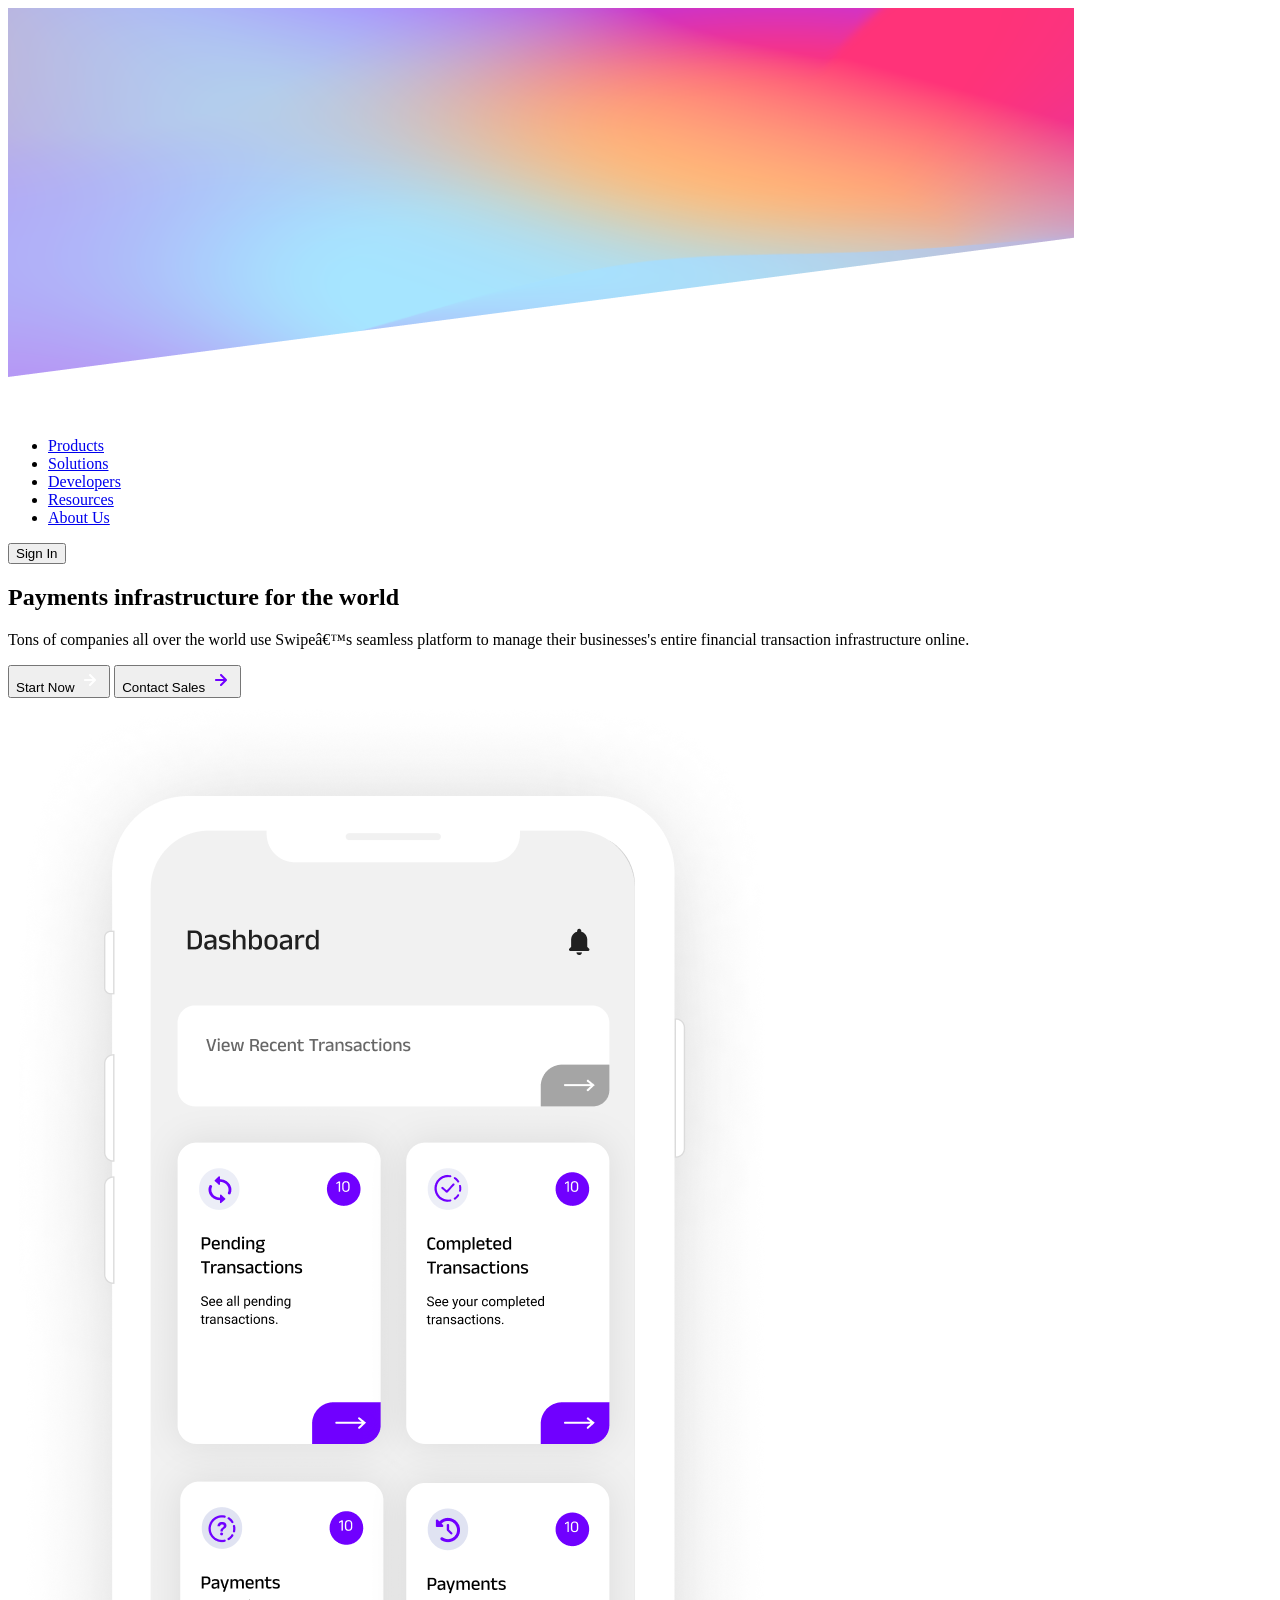
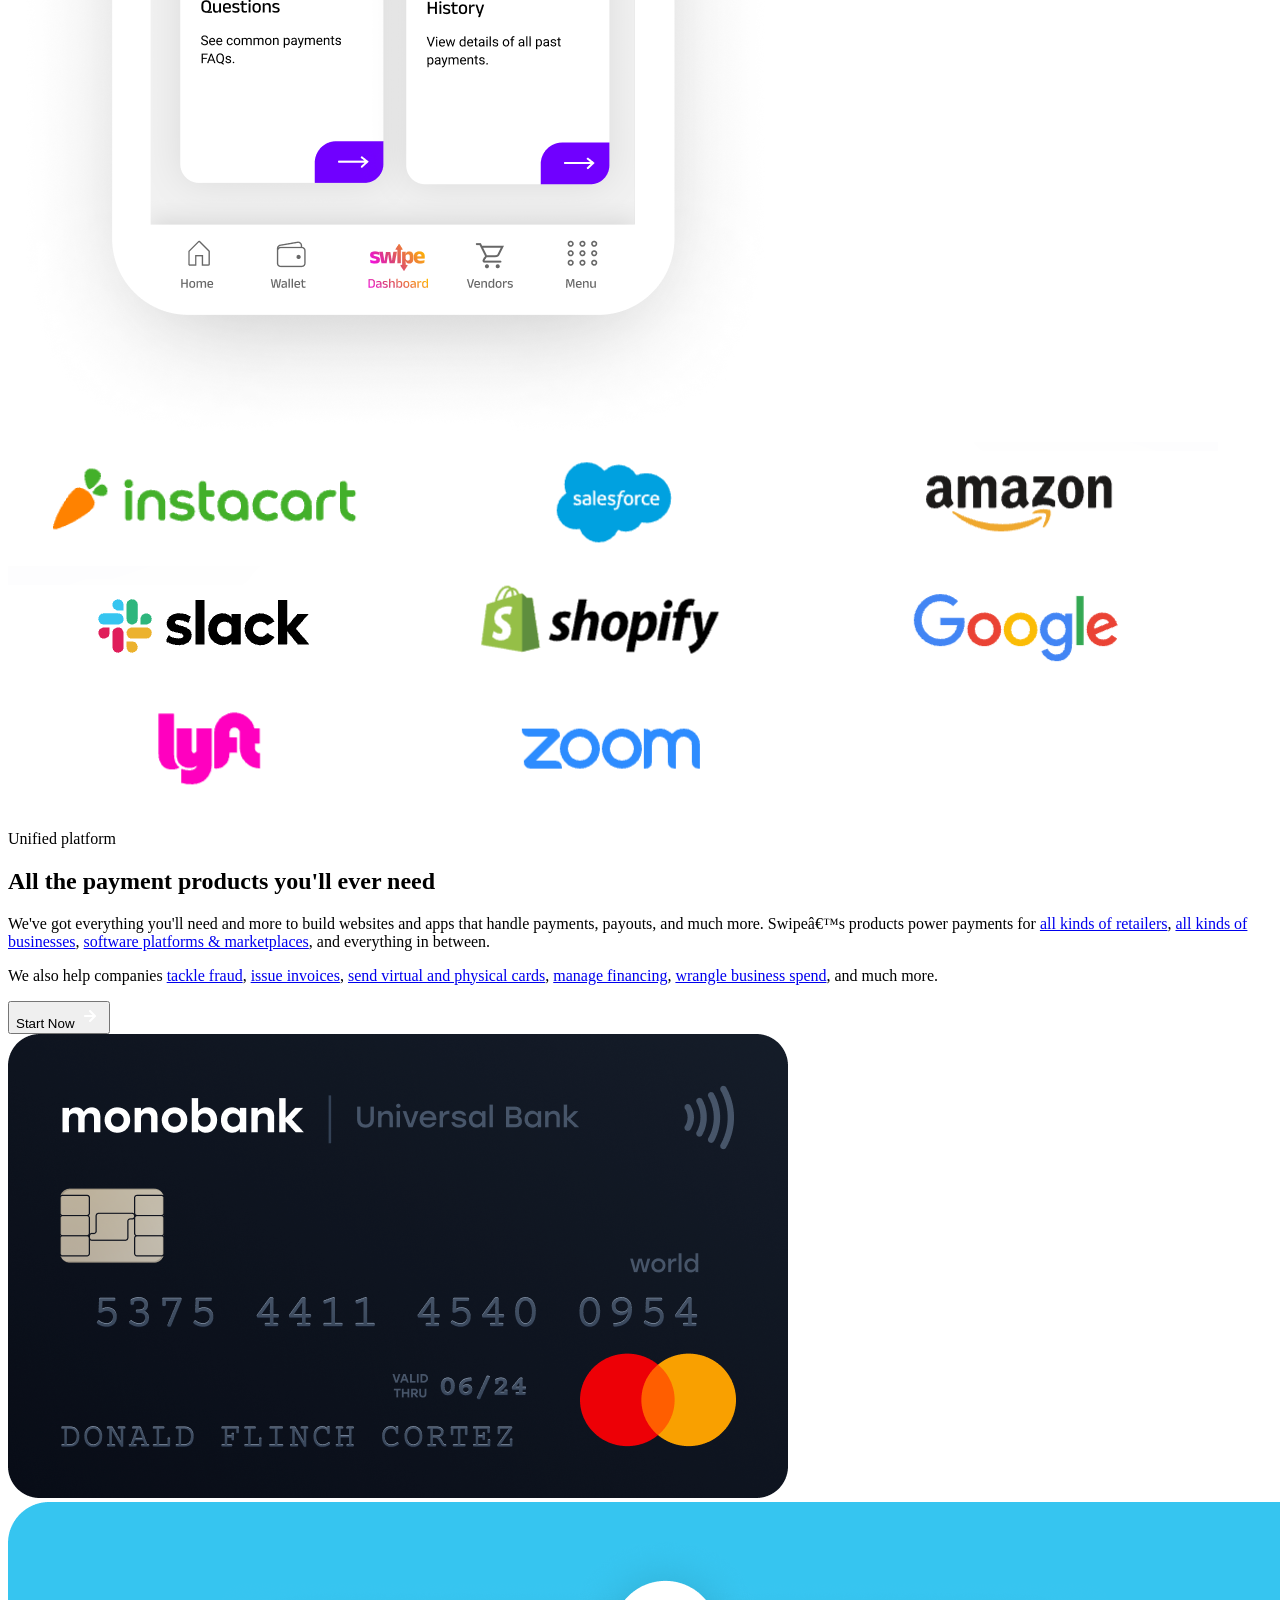
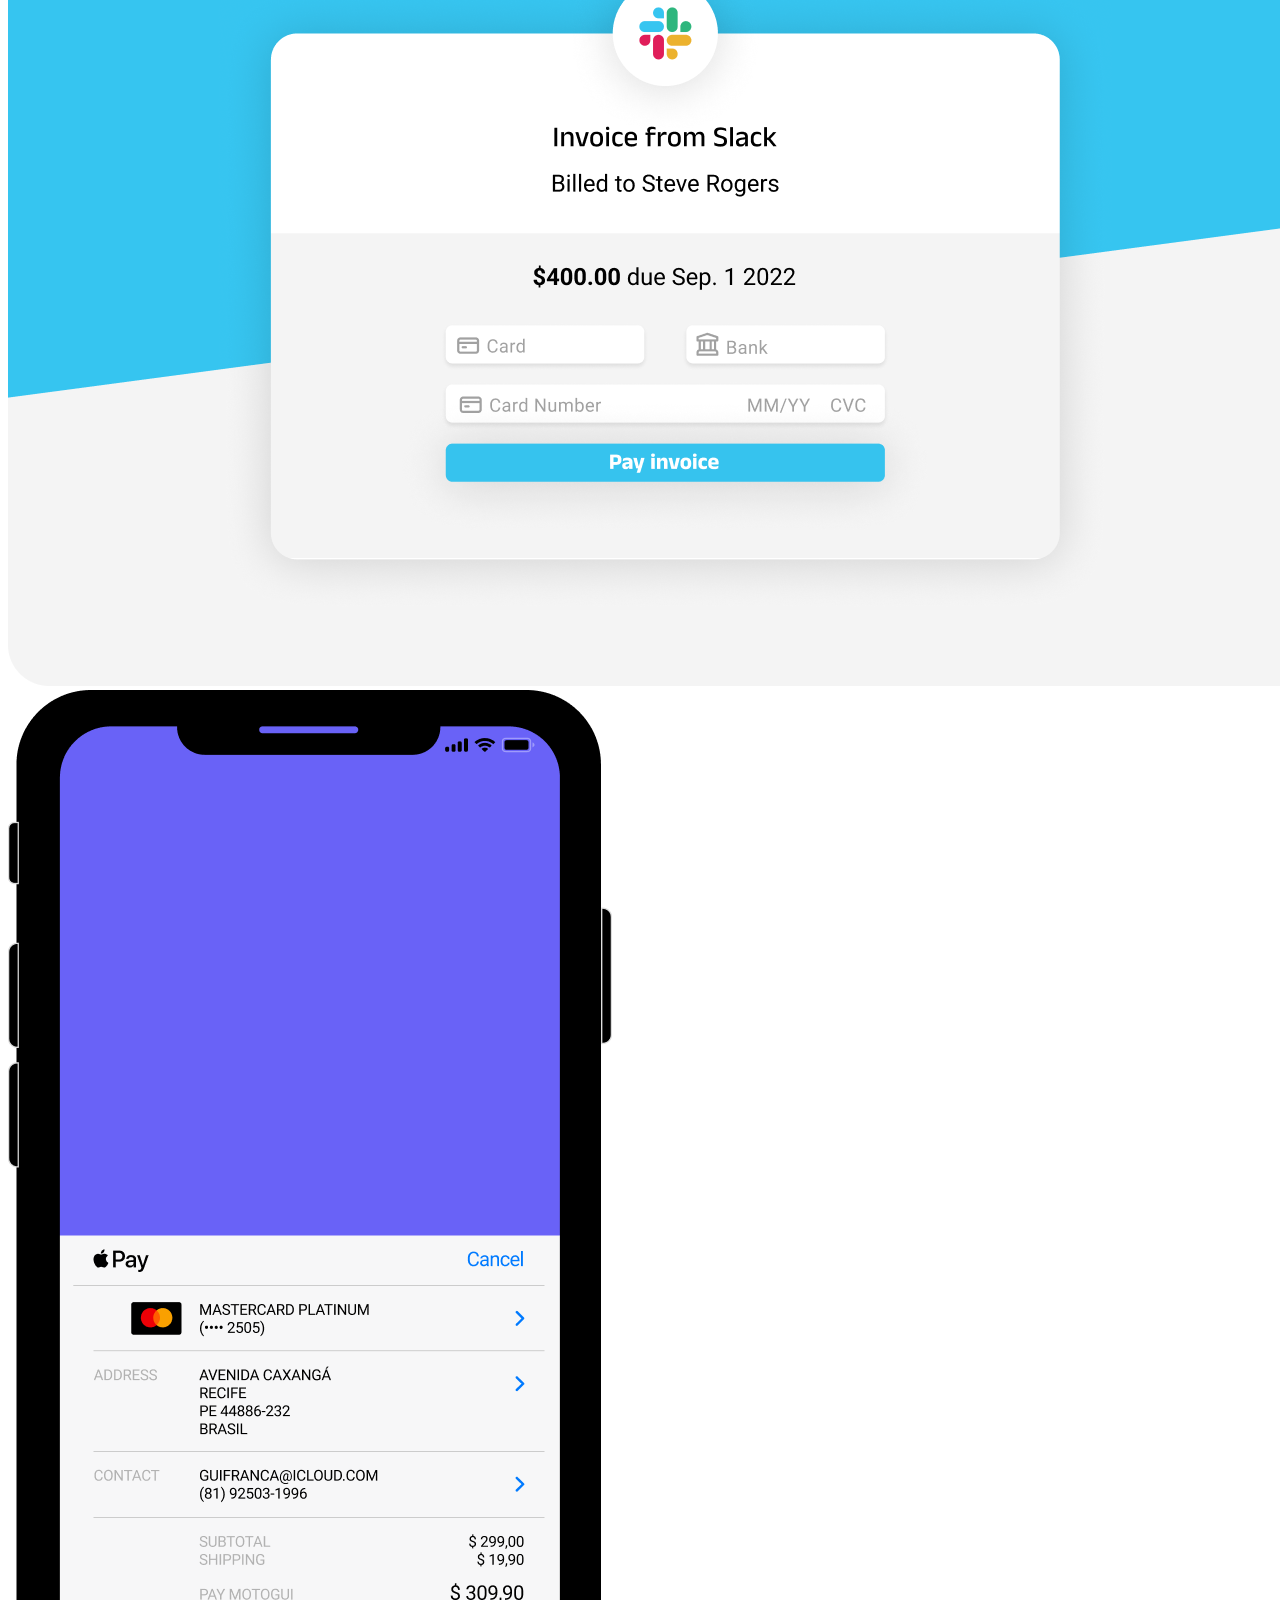
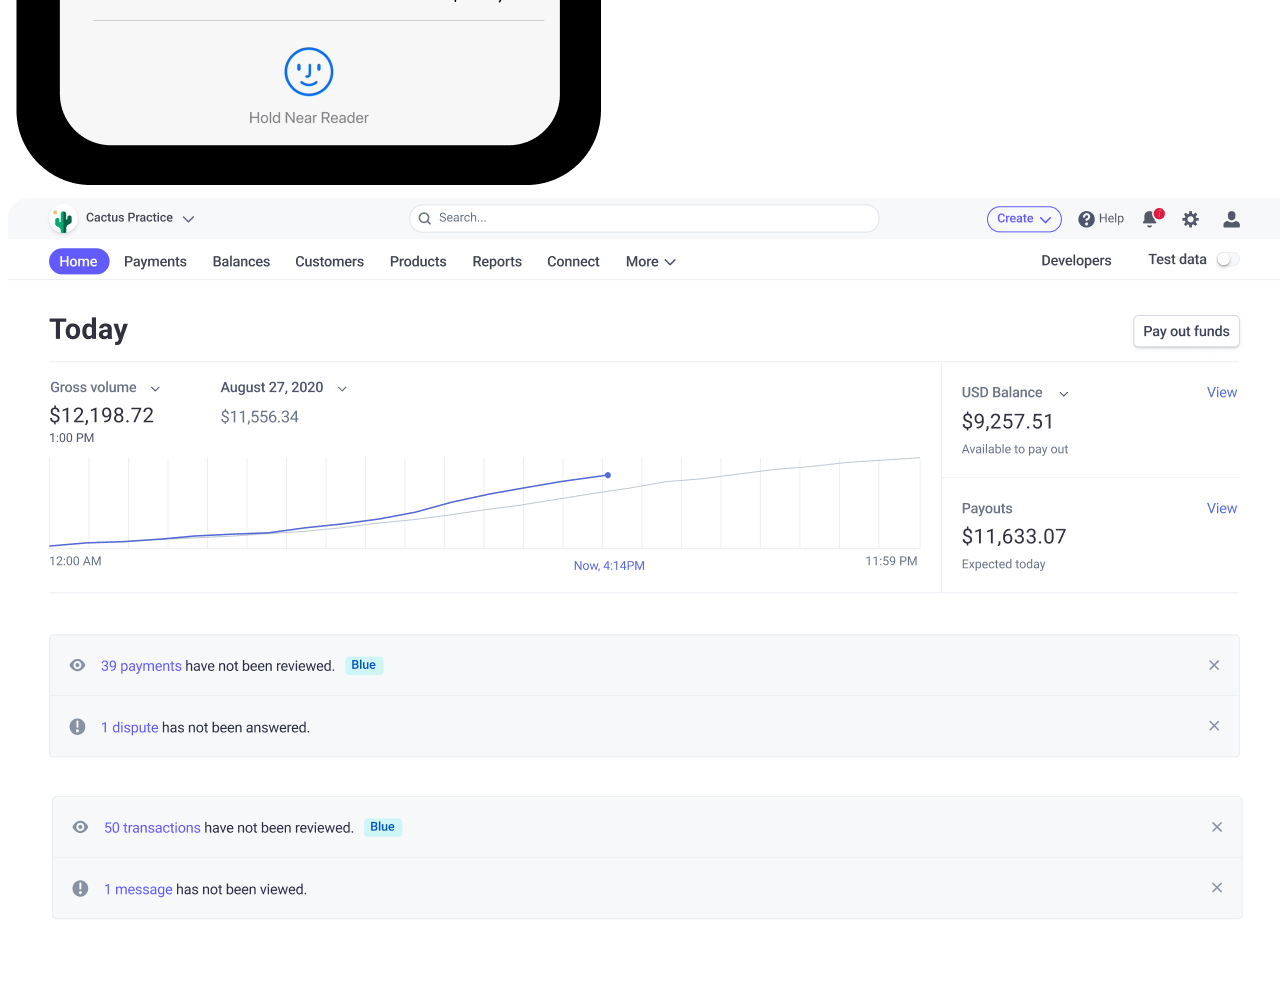
==== pagina-web.html @ dab008c2 "Realice la seccion 2" ====
<!DOCTYPE html>
<html lang="en
<head>
    <meta charset=" UTF-8">
<meta name="viewport" content="width=device-width, initial-scale=1.0">
<title>Swipe Mio</title>
<link rel="stylesheet" href="Styles.css">
</head>

<body>
    <div class="fondo">
        <img  src="Imagenes/Rectangle 1.png" alt="fondo">
    </div>
    <section>
        <nav class="navegation">
            <img class="logo"  src="Imagenes/logo-white.svg" alt="Logo Swipe">
            <ul class="menu">
                <li><a href="#">Products</a></li>
                <li><a href="#">Solutions</a></li>
                <li><a href="#">Developers</a></li>
                <li><a href="#">Resources</a></li>
                <li><a href="#">About Us</a></li>
            </ul>
            <div class="hamburger">
                <div class="bar"></div>
                <div class="bar-2"></div>
                <div class="bar-3"></div>
            </div>
            <button class="Sign navbar-button">Sign In </button>
        </nav>

        <div class="body">

            <main class="contenido">
                <div  class="two-columns">
                <div class="hero">
                    <div class="left">
                    <div class="textos">
                        <h1 class="title"> Payments  infrastructure for the world</h1>
                        <p> Tons of companies all over the world use Swipe’s seamless platform to manage their
                            businesses's
                            entire financial transaction infrastructure online.</p>
                        </div>
                        <nav class="buttons">
                            <button class="start-button  icon"> Start Now
                                <img class="icon" src="Imagenes/arrow-right-light.svg" alt="Iniciar ahora">
                            </button>
                            <button class="contact">Contact Sales
                                <img class="icon" src="Imagenes/arrow-right-purple.svg" alt="Ponte en Contacto">
                            </button>
                        </nav>
                    </div>

                    <div class="right">
                        <img class="phone" src="Imagenes/hero-phone.png" alt="telefono">
                    </div>
                </div>
            </div>
                <div class="partners">
                    <div class="container">
                        <div class="partners-grid">

                            <img src="Imagenes/instacart.png" alt="Instacart">
                            <img src="Imagenes/salesforce.png" alt="SalesForce">
                            <img src="Imagenes/amazon.png" alt="Amazon">
                            <img src="Imagenes/slack.png" alt="Slack">
                            <img src="Imagenes/shopify.png" alt="Shopify">
                            <img src="Imagenes/google.png" alt="Google">
                            <img src="Imagenes/lyft.png" alt="Lyft">
                            <img src="Imagenes/zoom.png" alt="Zoom">

                        </div>
                    </div>
                </div>
            </main>
        </div>
    </section>
    <section>
        <div class="unified-platform">
            <div class="container-unified">
                <p class="unified-text">
                    Unified platform
                </p>
                <h2>
                    All the payment products you'll ever need
                </h2>
                <div class="two-text">
                    <div class="text-left">
                        <p>We've got everything you'll need and more to build websites and apps that handle payments, payouts, and much more. Swipe’s products power payments for <a href="#">all kinds of retailers</a>,
                        <a href="#"> all kinds of businesses</a>,
                        <a href="#">software platforms & marketplaces</a>,
                        and everything in between.
                        </p>
                    </div>
                    <div class="text-right">
                        <p>
                            We also help companies 
                            <a href="#"> tackle fraud</a>,
                            <a href="#"> issue invoices</a>,
                            <a href="#">send virtual and physical cards</a>,
                            <a href="#"> manage financing</a>,
                            <a href="#"> wrangle business spend</a>,
                            and much more.
                        </p>
                    </div>
                </div>
                <button class="start-button  icon"> Start Now
                    <img class="icon" src="Imagenes/arrow-right-light.svg" alt="Iniciar ahora">
                </button>
            </div>
        </div>
        <div class="graphics-section">
            <div class="container-graphics">
                <div class="grid-section">
                    <img id="credit-card" src="Imagenes/credit-card.png" alt="Targeta de Credito">
                    <img id="slack-invoice" src="Imagenes/slack-invoice.png" alt="Factura de Slack">
                    <img id="phone" src="Imagenes/phone.png" alt="Telefono">
                    <img id="dash"  src="Imagenes/dash.png" alt="dash">
                </div>
            </div>
        </div>
    </section>

</body>

</html>
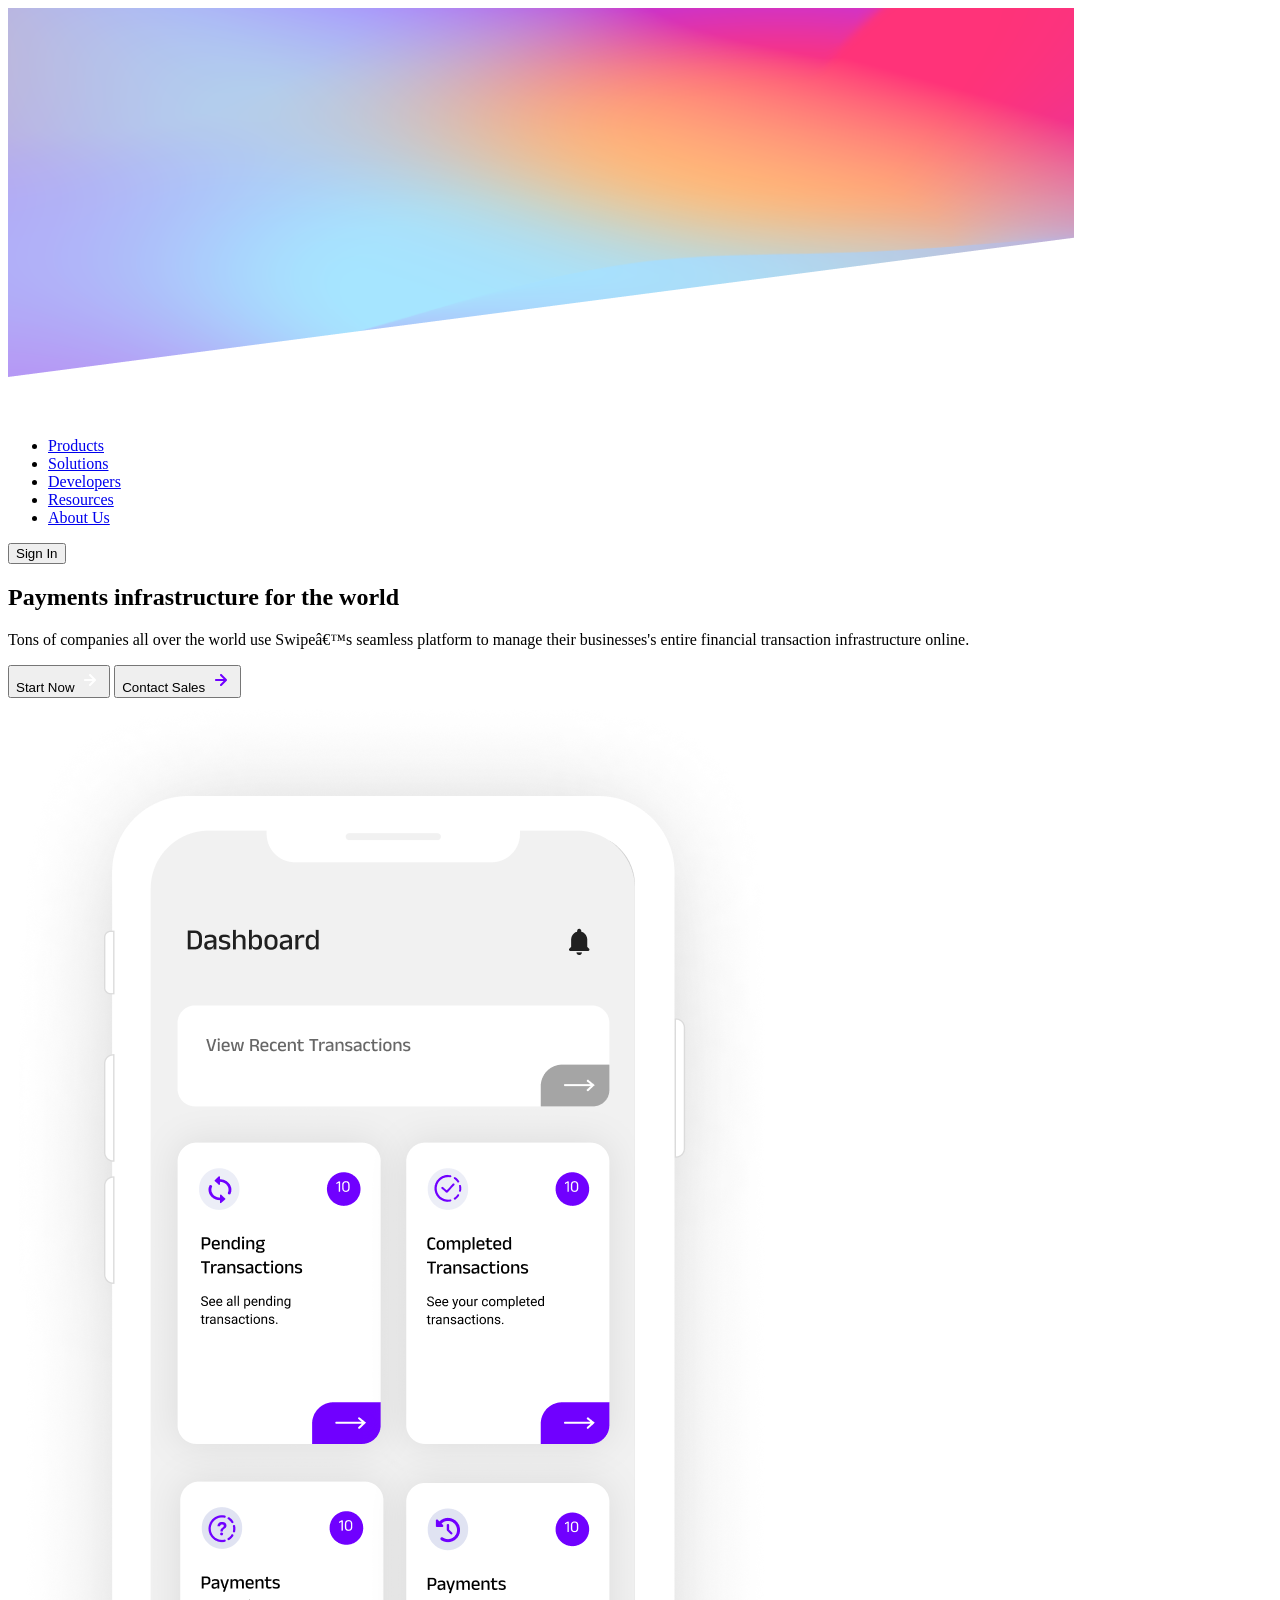
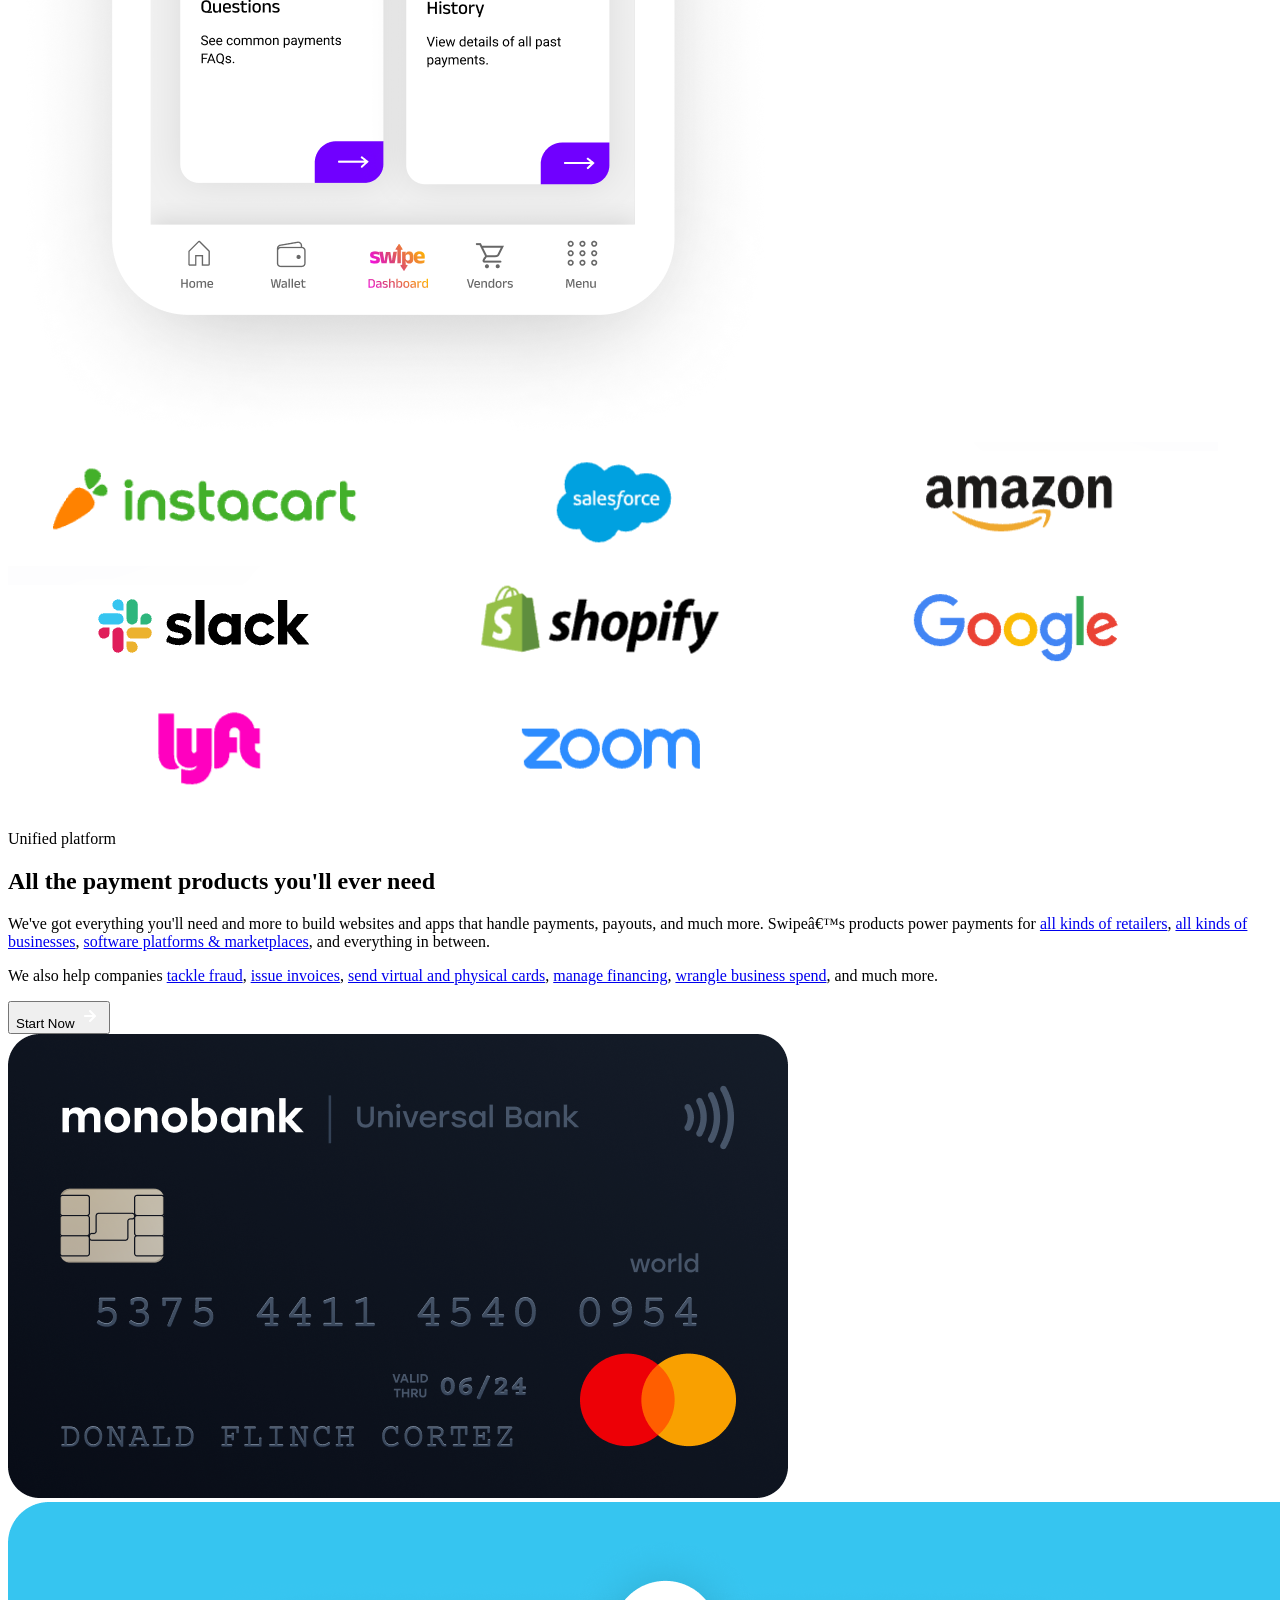
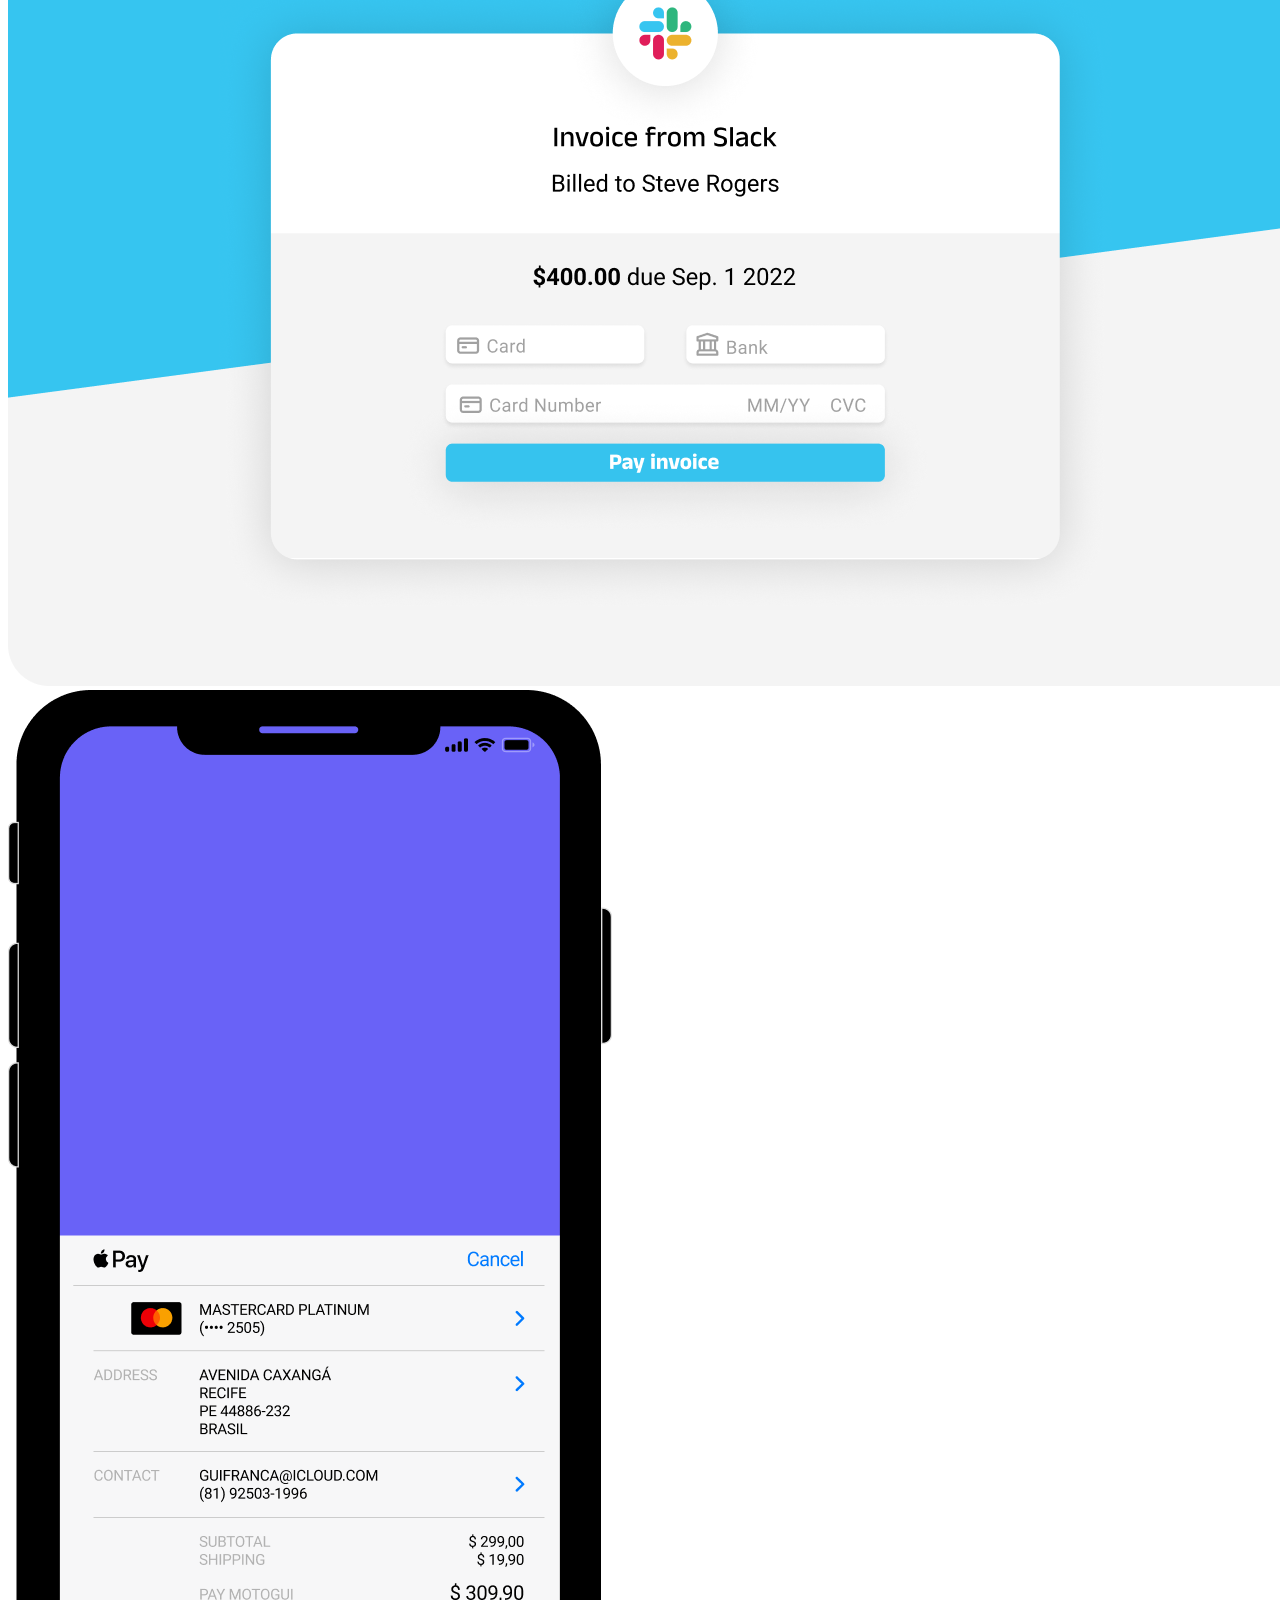
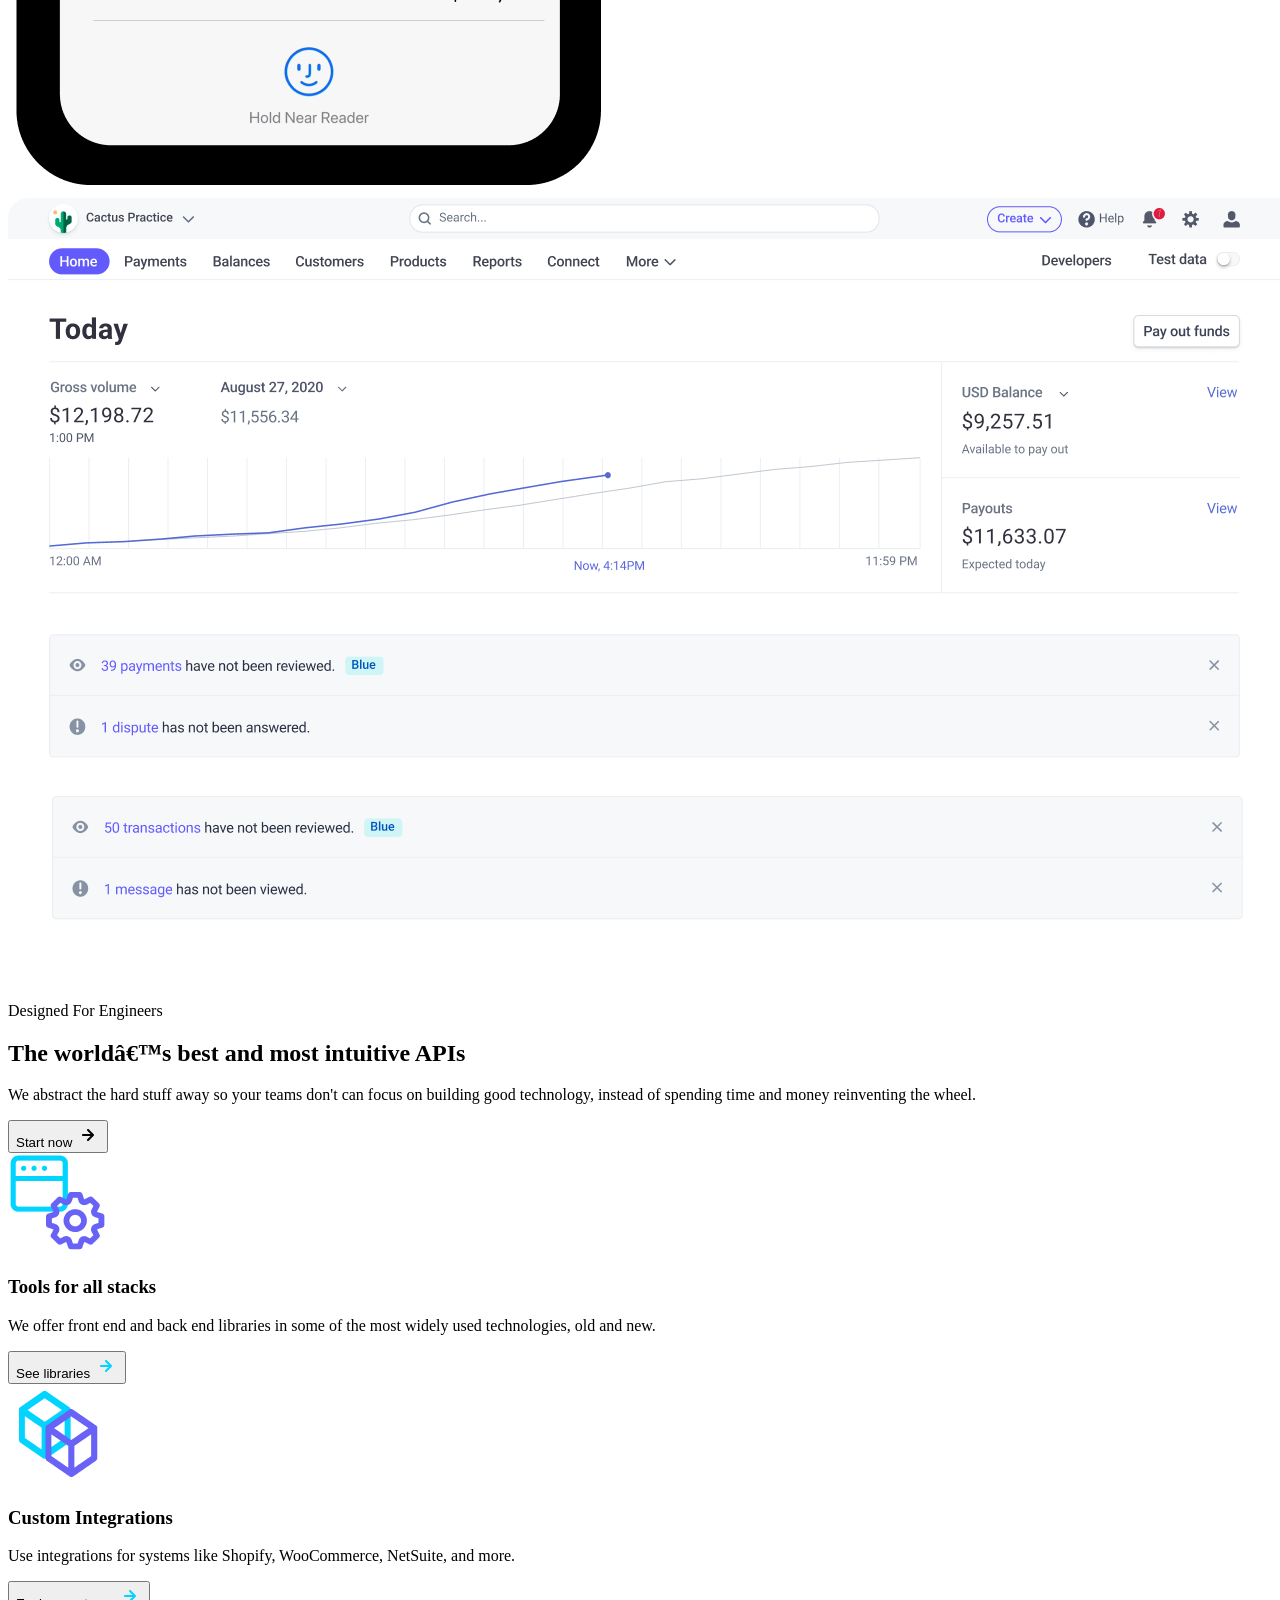
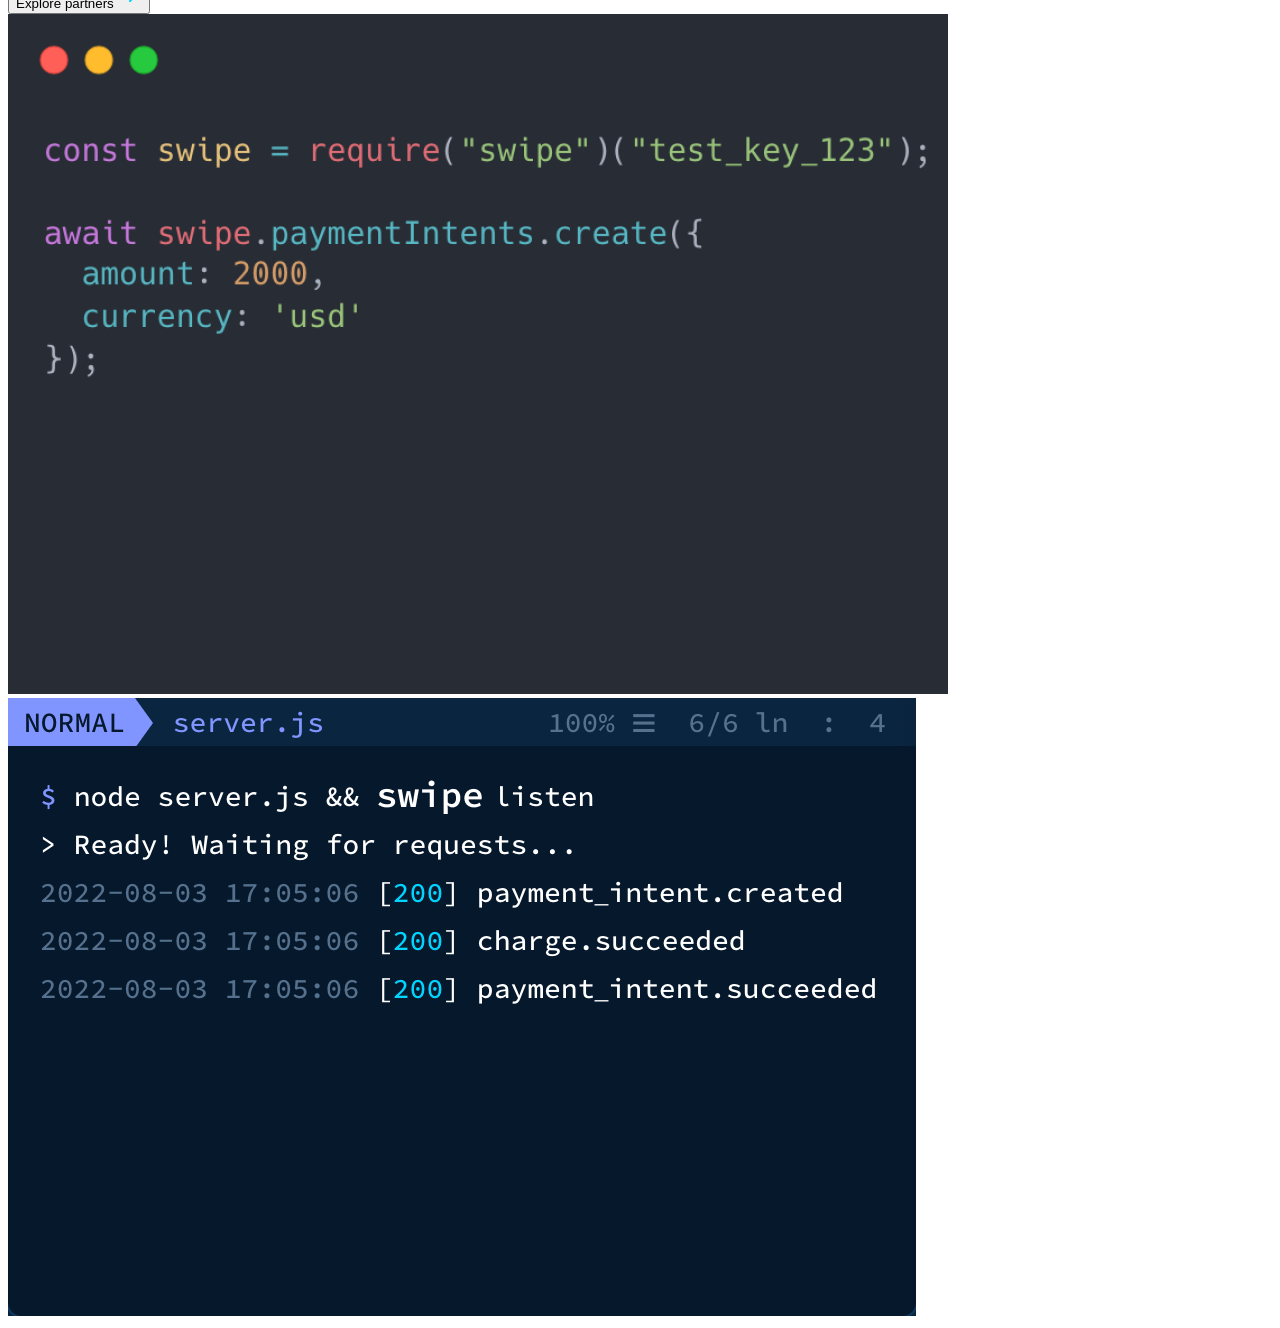
==== commit 1536d67d: "Realice la seccion 3" ====
--- a/pagina-web.html
+++ b/pagina-web.html
@@ -42,11 +42,11 @@
                             entire financial transaction infrastructure online.</p>
                         </div>
                         <nav class="buttons">
-                            <button class="start-button  icon"> Start Now
-                                <img class="icon" src="Imagenes/arrow-right-light.svg" alt="Iniciar ahora">
+                            <button class="start-button  flecha"> Start Now
+                                <img class="flecha" src="Imagenes/arrow-right-light.svg" alt="Iniciar ahora">
                             </button>
                             <button class="contact">Contact Sales
-                                <img class="icon" src="Imagenes/arrow-right-purple.svg" alt="Ponte en Contacto">
+                                <img class="flecha" src="Imagenes/arrow-right-purple.svg" alt="Ponte en Contacto">
                             </button>
                         </nav>
                     </div>
@@ -73,51 +73,102 @@
                     </div>
                 </div>
             </main>
+            <section>
+                <div class="unified-platform">
+                    <div class="container-unified">
+                        <p class="unified-text">
+                            Unified platform
+                        </p>
+                        <h2>
+                            All the payment products you'll ever need
+                        </h2>
+                        <div class="two-text">
+                            <div class="text-left">
+                                <p>We've got everything you'll need and more to build websites and apps that handle payments, payouts, and much more. Swipe’s products power payments for <a href="#">all kinds of retailers</a>,
+                                <a href="#"> all kinds of businesses</a>,
+                                <a href="#">software platforms & marketplaces</a>,
+                                and everything in between.
+                                </p>
+                            </div>
+                            <div class="text-right">
+                                <p>
+                                    We also help companies 
+                                    <a href="#"> tackle fraud</a>,
+                                    <a href="#"> issue invoices</a>,
+                                    <a href="#">send virtual and physical cards</a>,
+                                    <a href="#"> manage financing</a>,
+                                    <a href="#"> wrangle business spend</a>,
+                                    and much more.
+                                </p>
+                            </div>
+                        </div>
+                        <button class="start-button  flecha"> Start Now
+                            <img class="flecha" src="Imagenes/arrow-right-light.svg" alt="Iniciar ahora">
+                        </button>
+                    </div>
+                </div>
+                <div class="graphics-section">
+                    <div class="container-graphics">
+                        <div class="grid-section">
+                            <img id="credit-card" src="Imagenes/credit-card.png" alt="Targeta de Credito">
+                            <img id="slack-invoice" src="Imagenes/slack-invoice.png" alt="Factura de Slack">
+                            <img id="phone" src="Imagenes/phone.png" alt="Telefono">
+                            <img id="dash"  src="Imagenes/dash.png" alt="dash">
+                        </div>
+                    </div>
+                </div>
+            </section>
+           
         </div>
     </section>
     <section>
-        <div class="unified-platform">
-            <div class="container-unified">
-                <p class="unified-text">
-                    Unified platform
-                </p>
-                <h2>
-                    All the payment products you'll ever need
-                </h2>
-                <div class="two-text">
-                    <div class="text-left">
-                        <p>We've got everything you'll need and more to build websites and apps that handle payments, payouts, and much more. Swipe’s products power payments for <a href="#">all kinds of retailers</a>,
-                        <a href="#"> all kinds of businesses</a>,
-                        <a href="#">software platforms & marketplaces</a>,
-                        and everything in between.
-                        </p>
-                    </div>
-                    <div class="text-right">
-                        <p>
-                            We also help companies 
-                            <a href="#"> tackle fraud</a>,
-                            <a href="#"> issue invoices</a>,
-                            <a href="#">send virtual and physical cards</a>,
-                            <a href="#"> manage financing</a>,
-                            <a href="#"> wrangle business spend</a>,
-                            and much more.
-                        </p>
+        <div class="PseudoElements">
+            <div class="section-container twocolumn">
+                <div class=" column-text">
+                    <p class="Designed-text">
+                        Designed For Engineers
+                    </p>
+                    <h2>
+                        The world’s best and most intuitive APIs
+                    </h2>
+                    <p>
+                        We abstract the hard stuff away so your teams don't can focus on building good technology,
+                        instead of spending time and money reinventing the wheel.
+                    </p>
+                    <button class="start-button  flecha"> Start now
+                        <img class="flecha" src="Imagenes/arrow-right-dark.svg" alt="Iniciar ahora">
+                    </button>
+                    <div class="container-cards">
+                        <div class="card">
+                            <img class="icon" src="Imagenes/tools-icon.png" alt="icono">
+                            <h3> Tools for all stacks </h3>
+                            <p class="card-text">
+                                We offer front end and back end libraries in some of the most
+                                widely used technologies, old and new.
+                            </p>
+                            <button class="contact">See libraries
+                                <img class="flecha" src="Imagenes/arrow-right-blue.svg" alt="Ponte en Contacto">
+                            </button>
+                        </div>
+                        <div class="card">
+                            <img class="icon" src="Imagenes/cube-icon.png" alt="icono">
+                            <h3>Custom Integrations</h3>
+                            <p class="card-text">
+                                Use integrations for systems like Shopify, WooCommerce, NetSuite,
+                                and more.
+                            </p>
+                            <button class="contact">Explore partners
+                                <img class="flecha" src="Imagenes/arrow-right-blue.svg" alt="Ponte en Contacto">
+                            </button>
+                        </div>
                     </div>
                 </div>
-                <button class="start-button  icon"> Start Now
-                    <img class="icon" src="Imagenes/arrow-right-light.svg" alt="Iniciar ahora">
-                </button>
-            </div>
-        </div>
-        <div class="graphics-section">
-            <div class="container-graphics">
-                <div class="grid-section">
-                    <img id="credit-card" src="Imagenes/credit-card.png" alt="Targeta de Credito">
-                    <img id="slack-invoice" src="Imagenes/slack-invoice.png" alt="Factura de Slack">
-                    <img id="phone" src="Imagenes/phone.png" alt="Telefono">
-                    <img id="dash"  src="Imagenes/dash.png" alt="dash">
+                <div class="column-graphics">
+                    <img id="codigo-mac" src="Imagenes/api-code.png" alt="Api Code">
+                    <img id="terminal-code" src="Imagenes/terminal-code.png" alt="Terminal">
                 </div>
             </div>
+
         </div>
     </section>
 
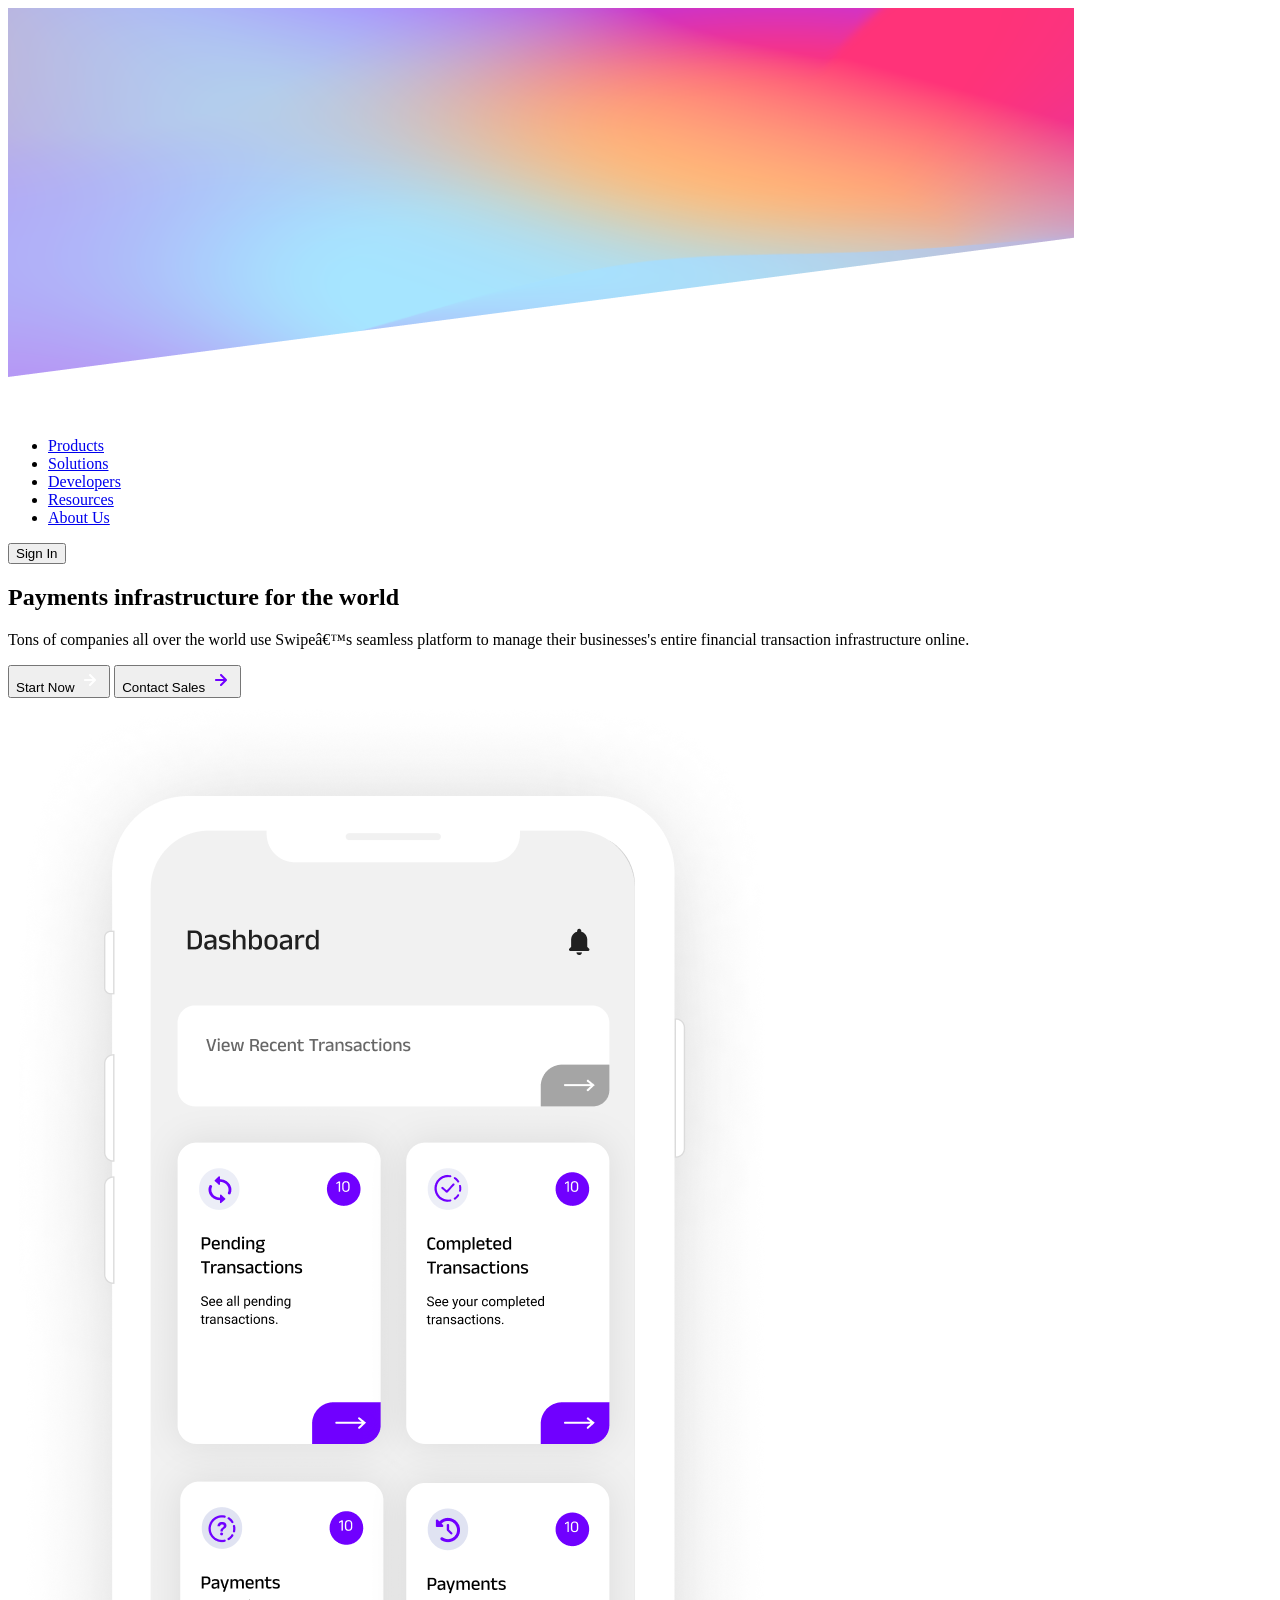
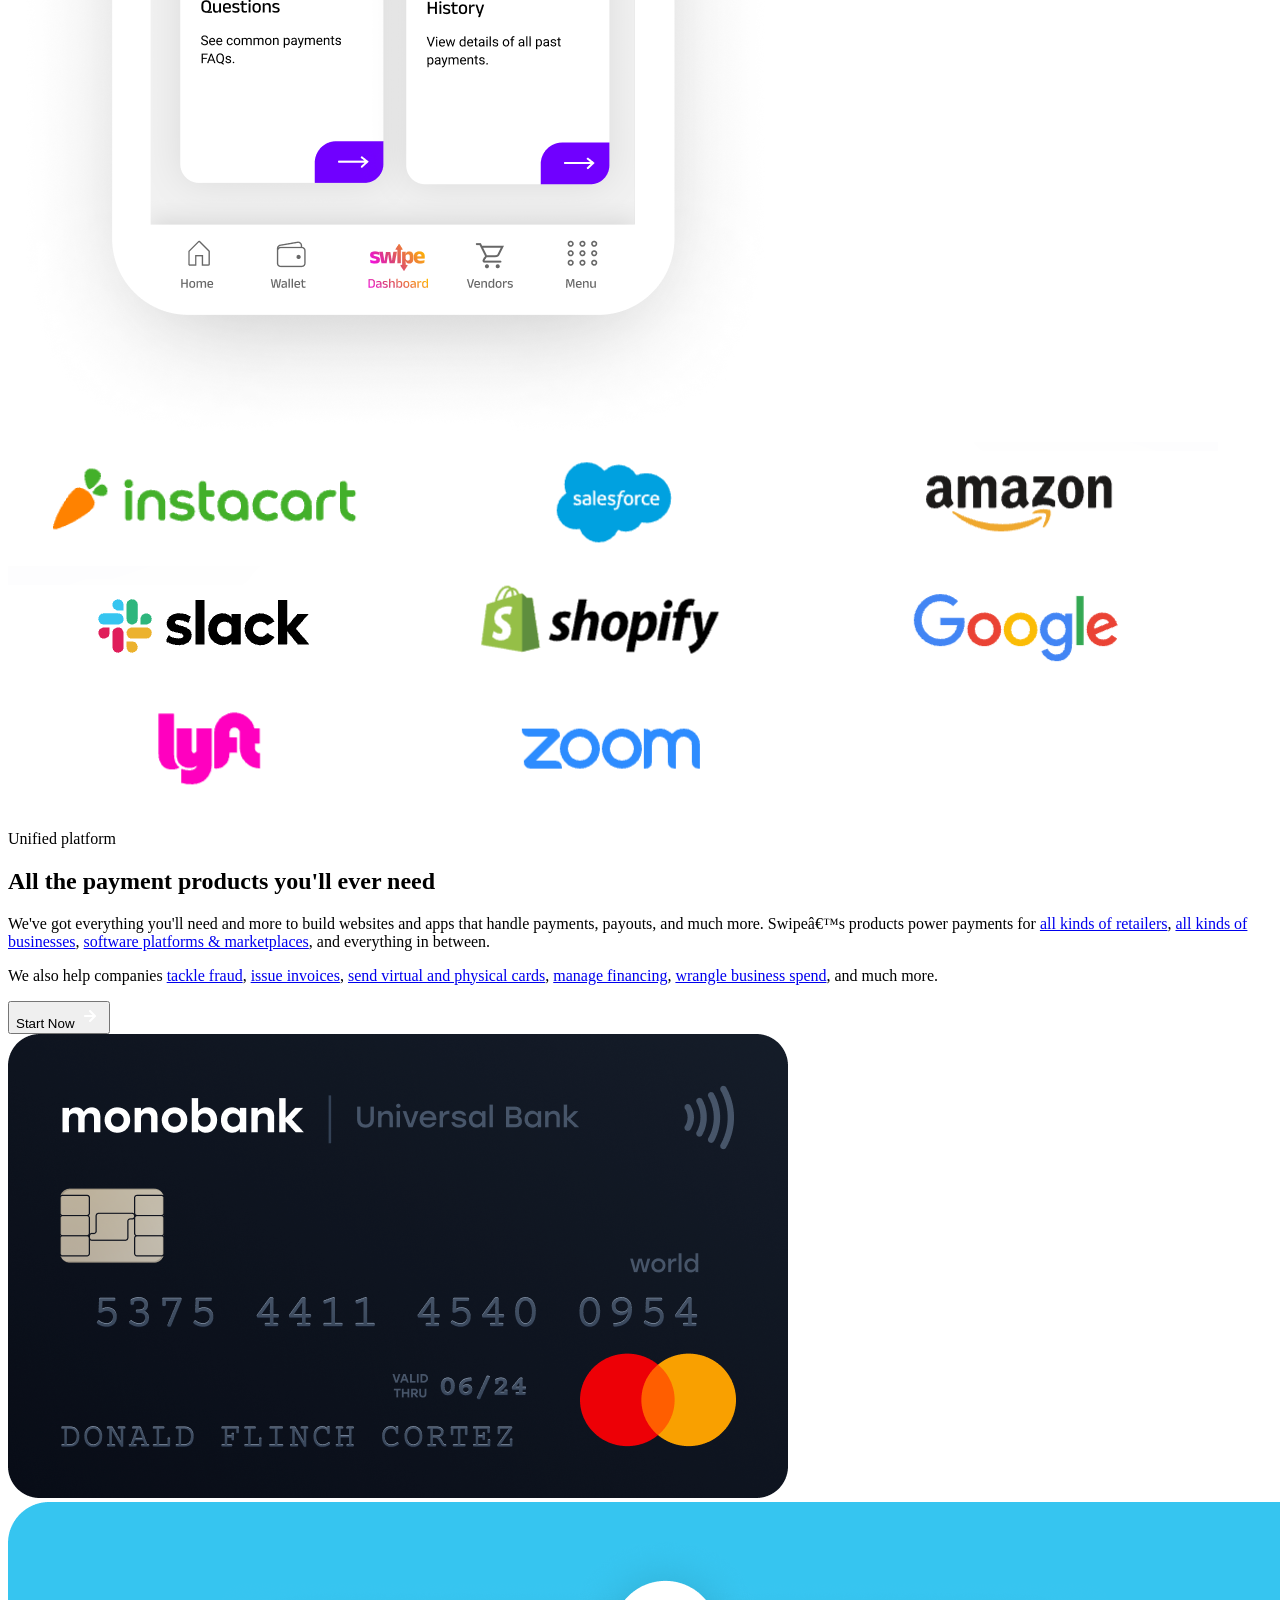
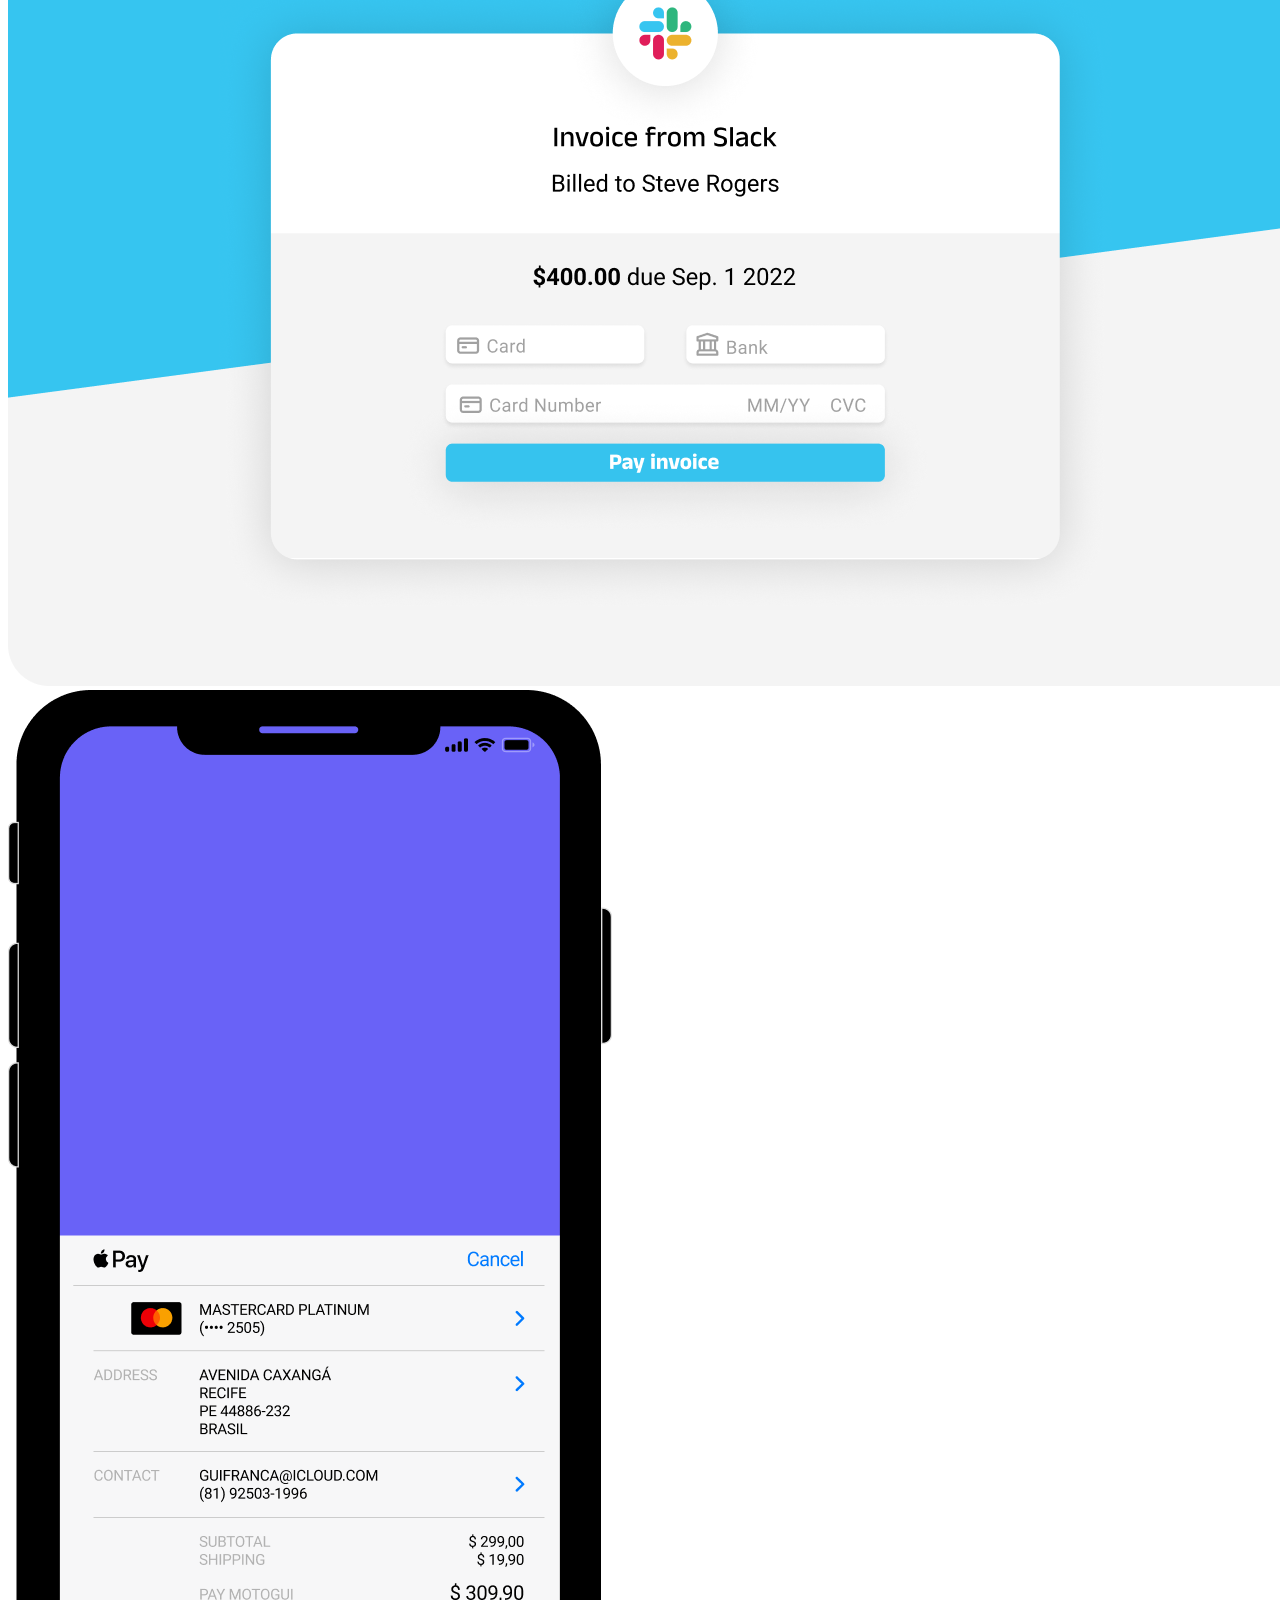
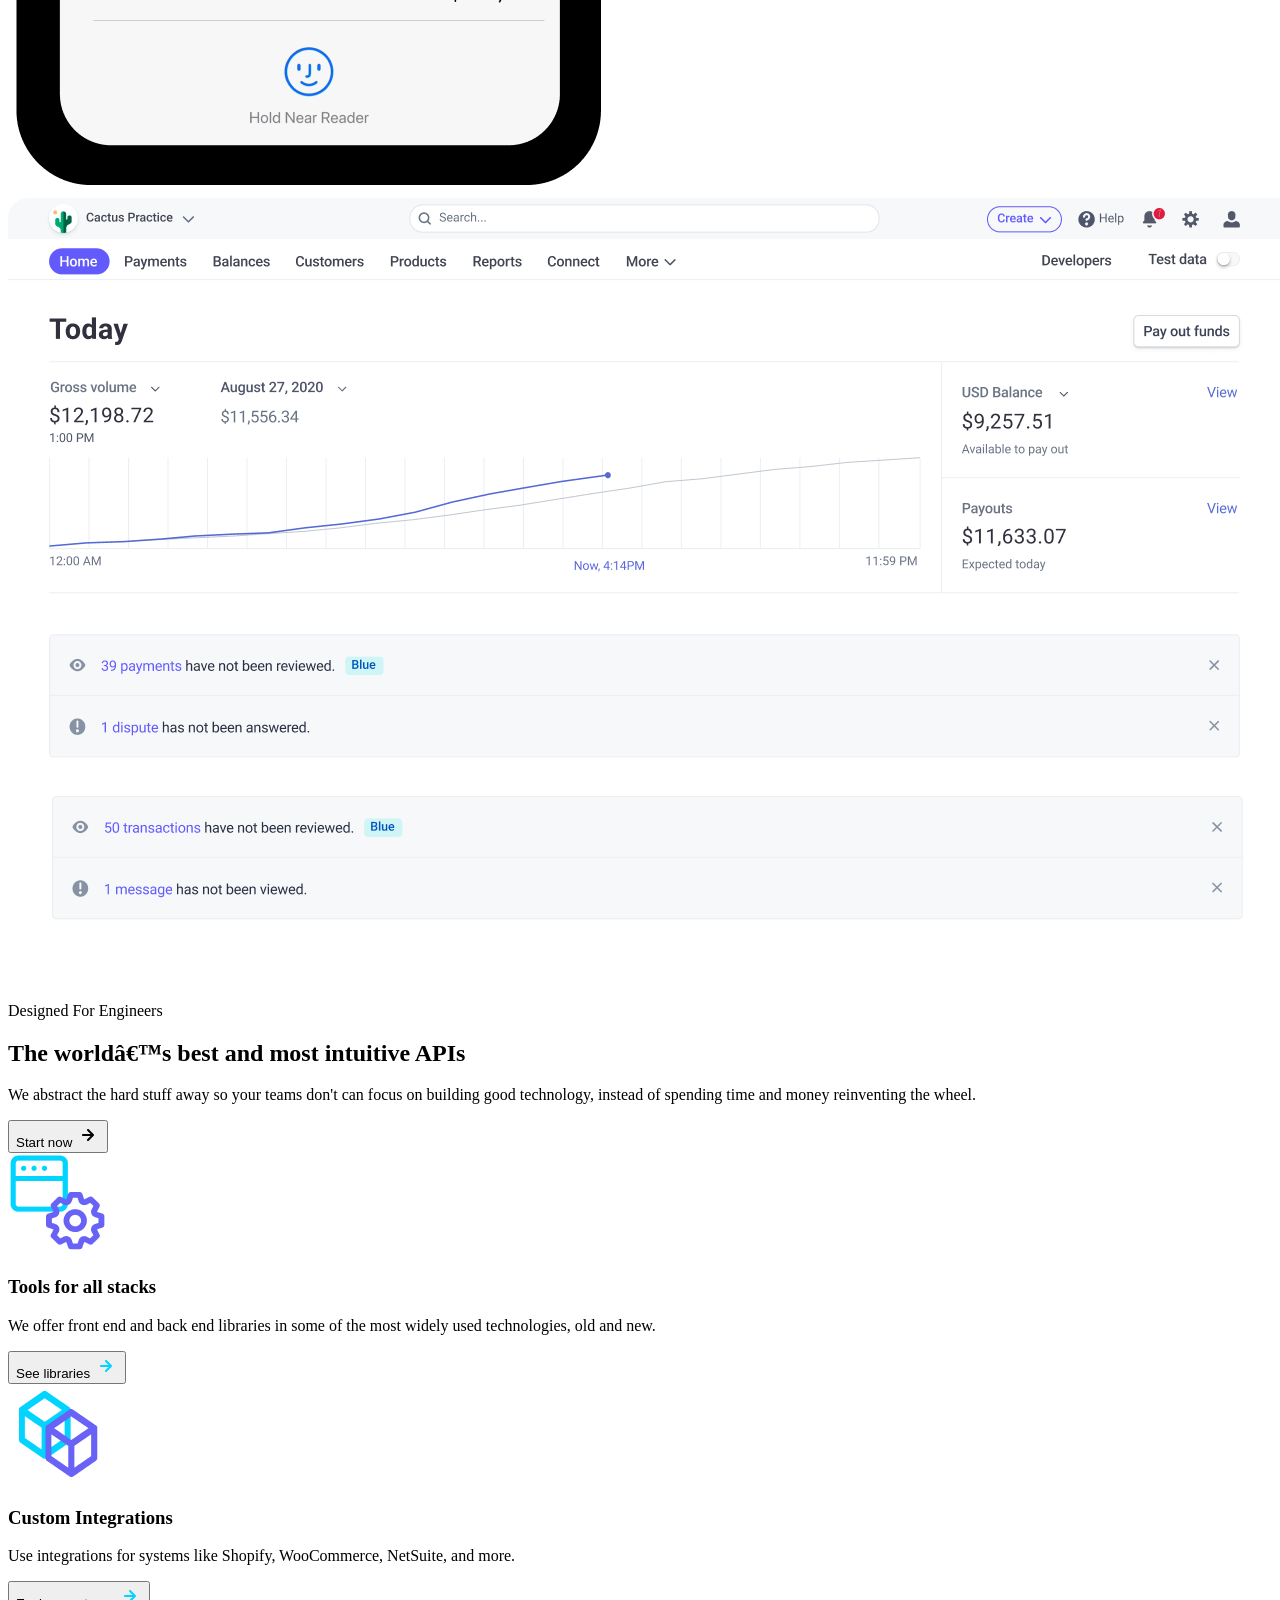
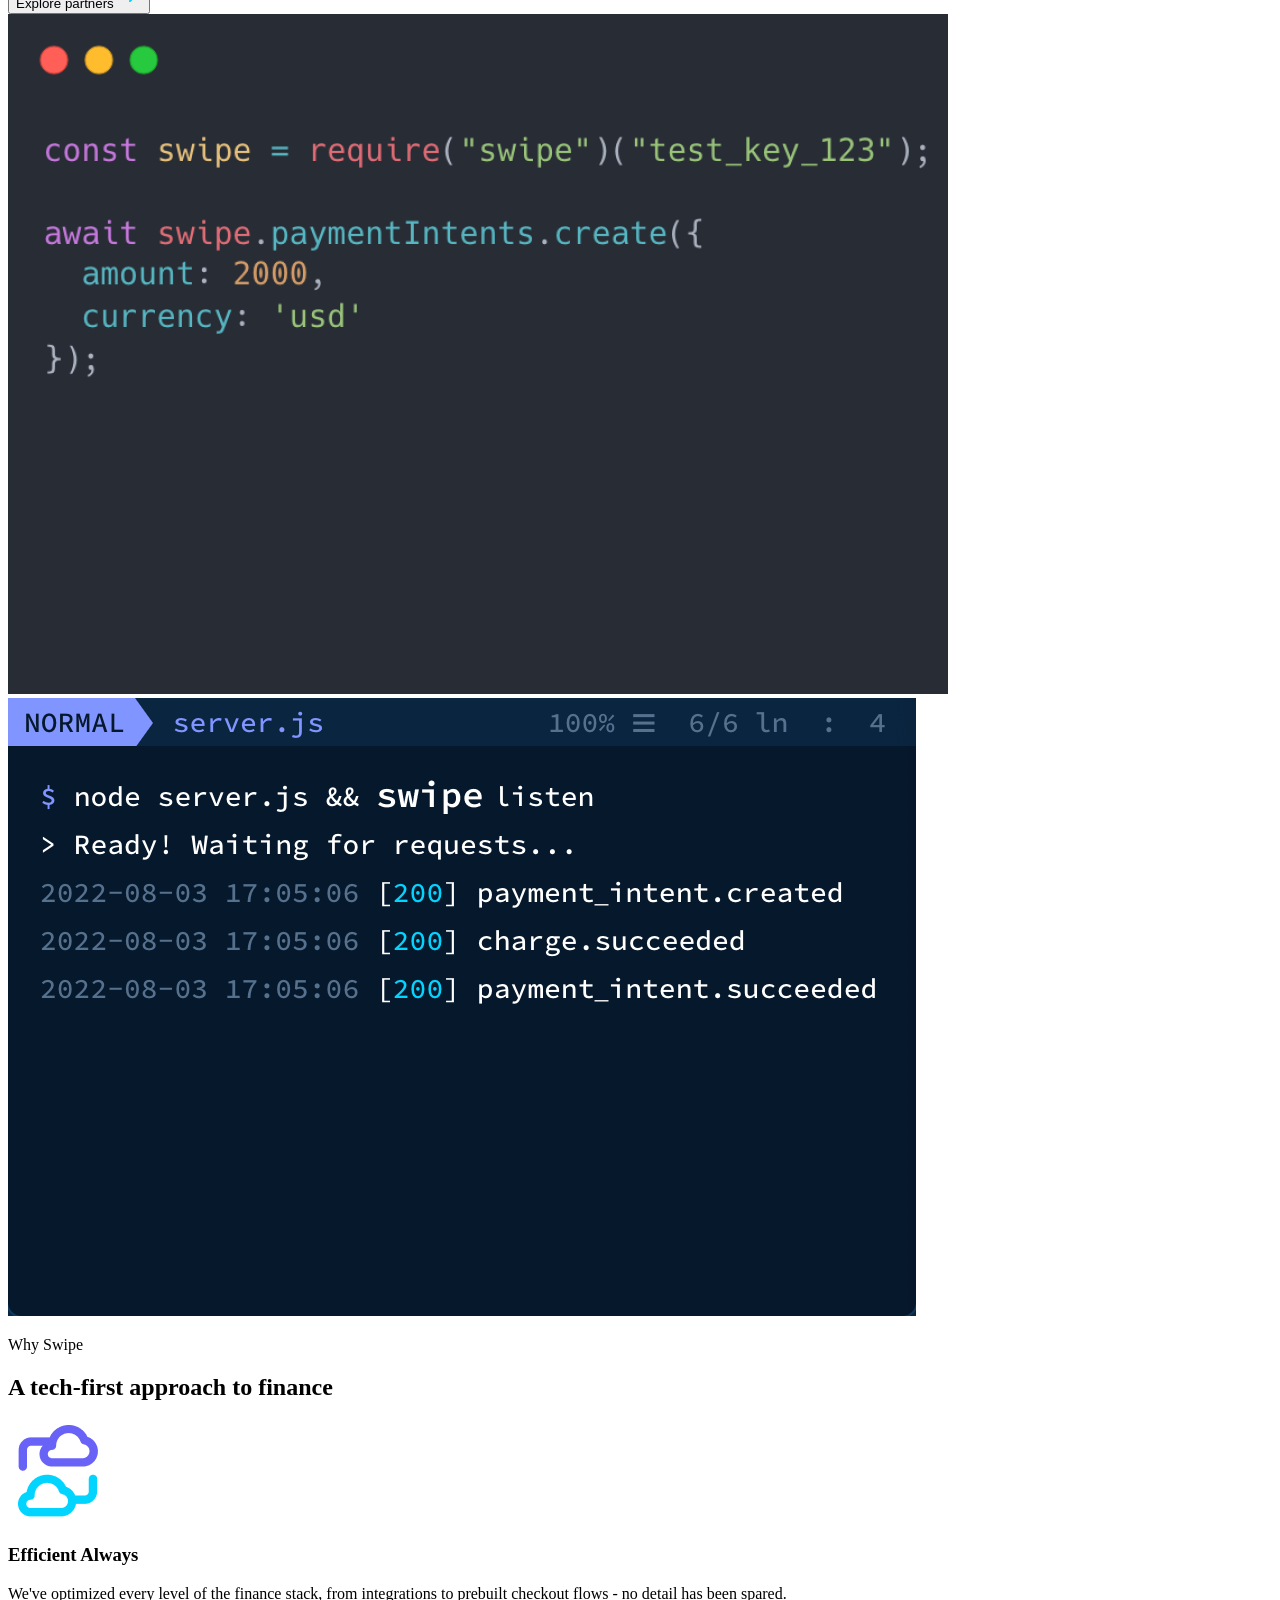
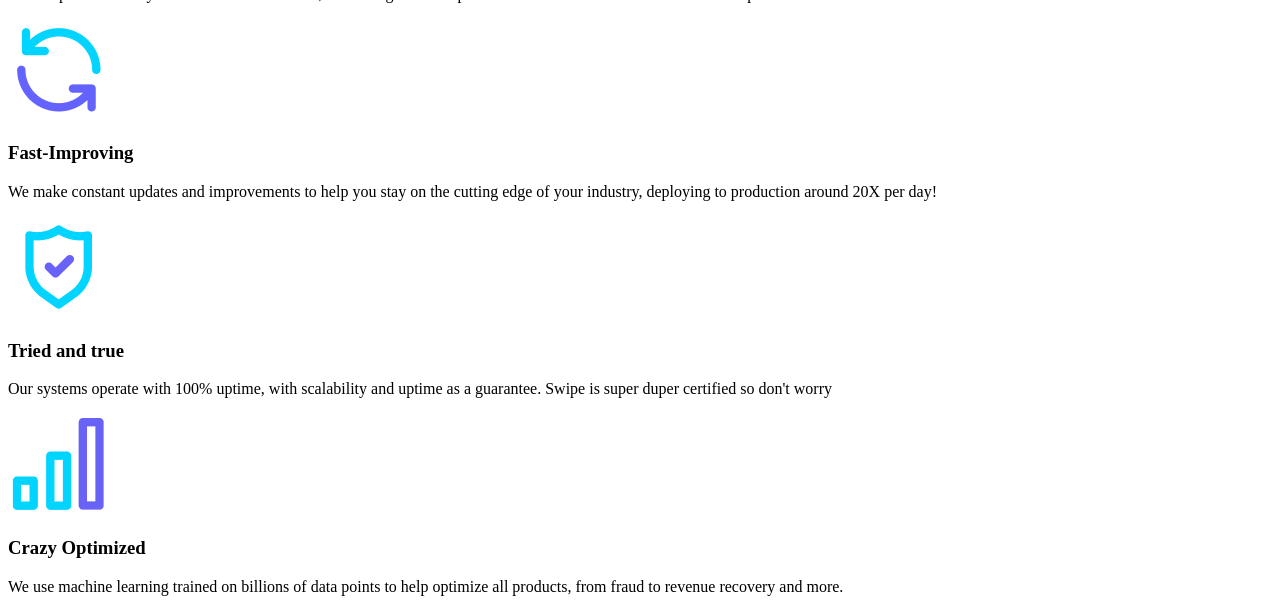
==== commit c5092058: "Hago envio de la seccion 4" ====
--- a/pagina-web.html
+++ b/pagina-web.html
@@ -110,10 +110,10 @@
                 <div class="graphics-section">
                     <div class="container-graphics">
                         <div class="grid-section">
-                            <img id="credit-card" src="Imagenes/credit-card.png" alt="Targeta de Credito">
-                            <img id="slack-invoice" src="Imagenes/slack-invoice.png" alt="Factura de Slack">
-                            <img id="phone" src="Imagenes/phone.png" alt="Telefono">
-                            <img id="dash"  src="Imagenes/dash.png" alt="dash">
+                            <img class="column"  id="credit-card" src="Imagenes/credit-card.png" alt="Targeta de Credito">
+                            <img class="column" id="slack-invoice" src="Imagenes/slack-invoice.png" alt="Factura de Slack">
+                            <img class="column" id="phone" src="Imagenes/phone.png" alt="Telefono">
+                            <img class="column" id="dash"  src="Imagenes/dash.png" alt="dash">
                         </div>
                     </div>
                 </div>
@@ -121,8 +121,11 @@
            
         </div>
     </section>
+    
     <section>
+        
         <div class="PseudoElements">
+        
             <div class="section-container twocolumn">
                 <div class=" column-text">
                     <p class="Designed-text">
@@ -135,7 +138,7 @@
                         We abstract the hard stuff away so your teams don't can focus on building good technology,
                         instead of spending time and money reinventing the wheel.
                     </p>
-                    <button class="start-button  flecha"> Start now
+                    <button id="start-button" class="start-button  flecha"> Start now
                         <img class="flecha" src="Imagenes/arrow-right-dark.svg" alt="Iniciar ahora">
                     </button>
                     <div class="container-cards">
@@ -172,6 +175,51 @@
         </div>
     </section>
 
+     <!-- Cuarta seccion -->
+     <section>
+        <div class="swipe-section">
+            <div class="section-container">
+                <p class="unified-text">
+                 Why Swipe    
+                </p>
+                 <h2>A tech-first approach to finance</h2>
+                 <article class="card-container">
+                    <div class="card">
+                        <img src="Imagenes/cloud-icon.png" alt="icon" class="icon">
+                        <h3> Efficient Always</h3>
+                        <p class="card-text">
+                            We've optimized every level of the finance stack, from integrations to prebuilt checkout
+                            flows - no detail has been spared.
+                        </p>
+                    </div>
+                    <div class="card">
+                        <img src="Imagenes/cycle-icon.png" alt="icon" class="icon">
+                        <h3> Fast-Improving</h3>
+                        <p class="card-text">
+                            We make constant updates and improvements to help you stay on the cutting edge of your
+                            industry, deploying to production around 20X per day!
+                        </p>
+                    </div>
+                    <div class="card">
+                        <img src="Imagenes/shield-icon.png" alt="icon" class="icon">
+                        <h3> Tried and true</h3>
+                        <p class="card-text">
+                            Our systems operate with 100% uptime, with scalability and uptime as a guarantee. Swipe is
+                            super duper certified so don't worry
+                        </p>
+                    </div>
+                    <div class="card">
+                        <img src="Imagenes/bars-icon.png" alt="icon" class="icon">
+                        <h3>Crazy Optimized</h3>
+                        <p class="card-text">
+                            We use machine learning trained on billions of data points to help optimize all products,
+                            from fraud to revenue recovery and more.
+                        </p>
+                    </div>
+                 </article>
+            </div>
+        </div>
+    </section>
 </body>
 
 </html>
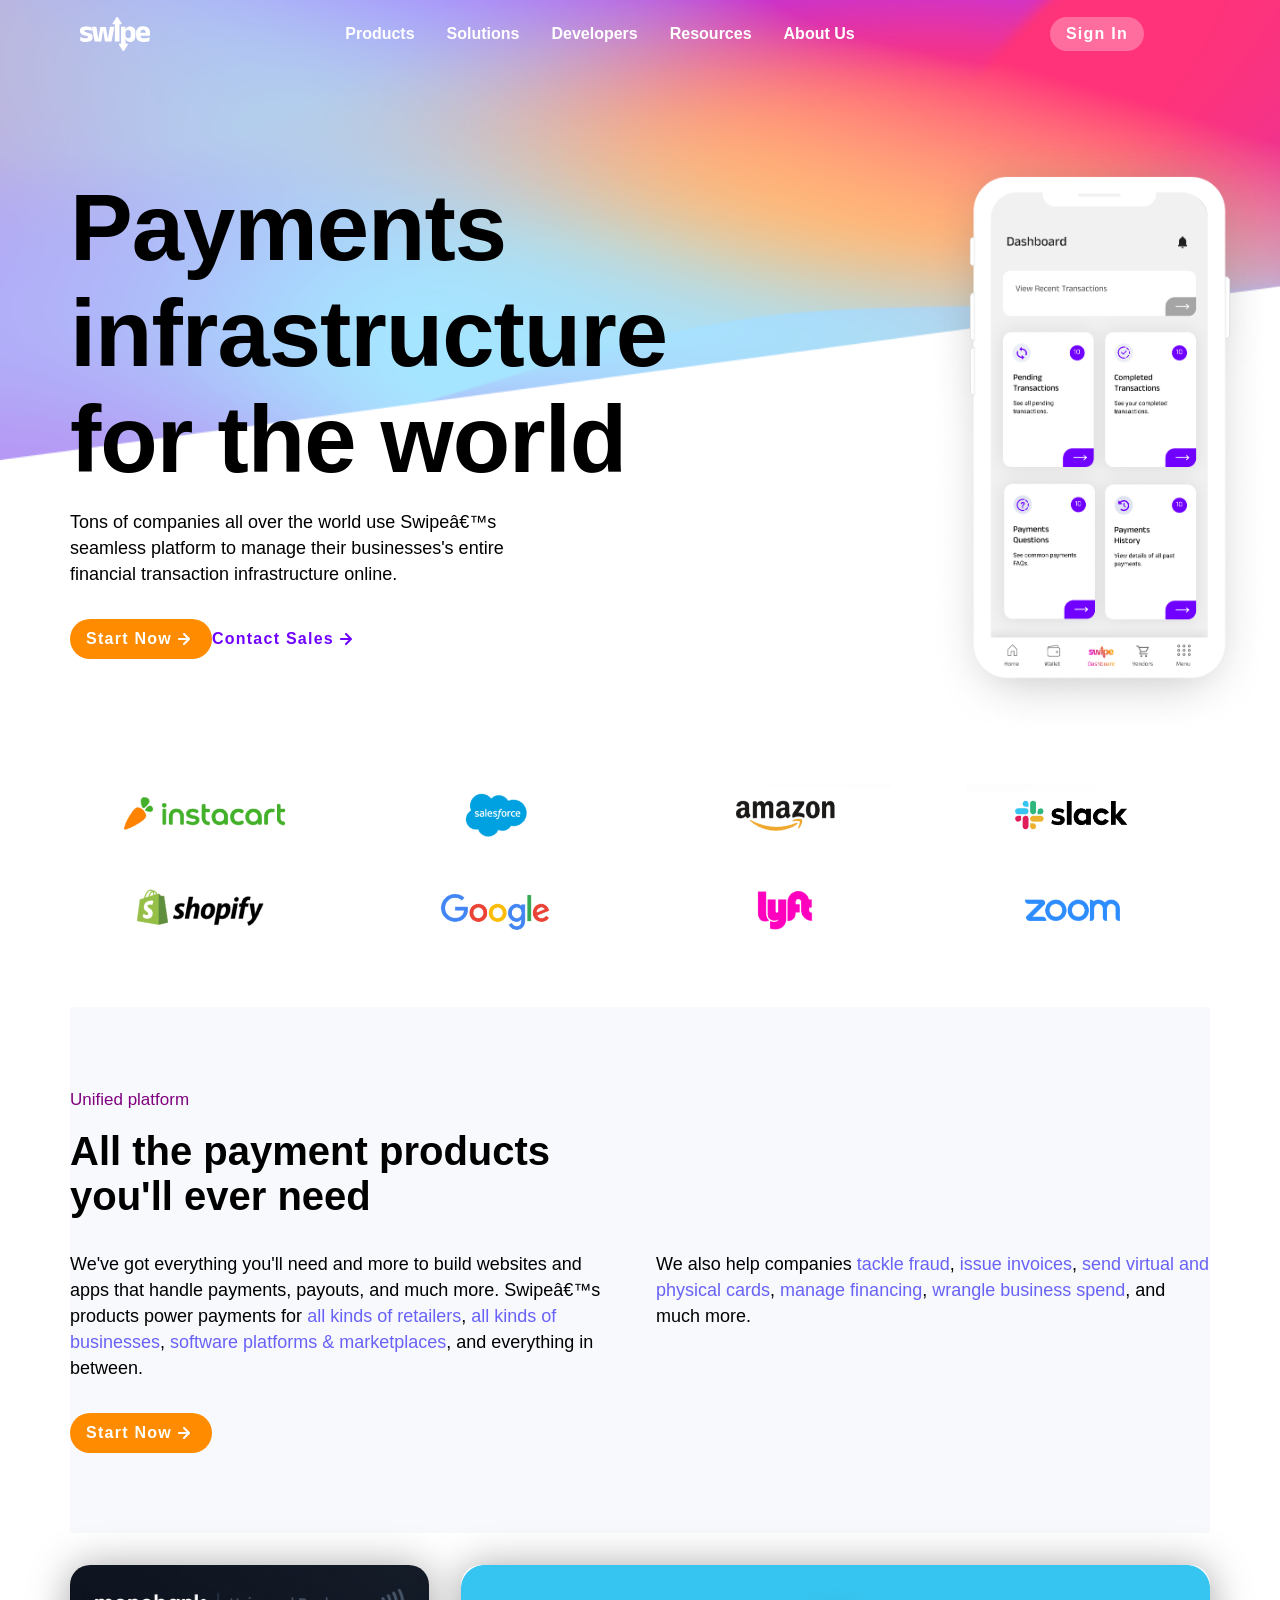
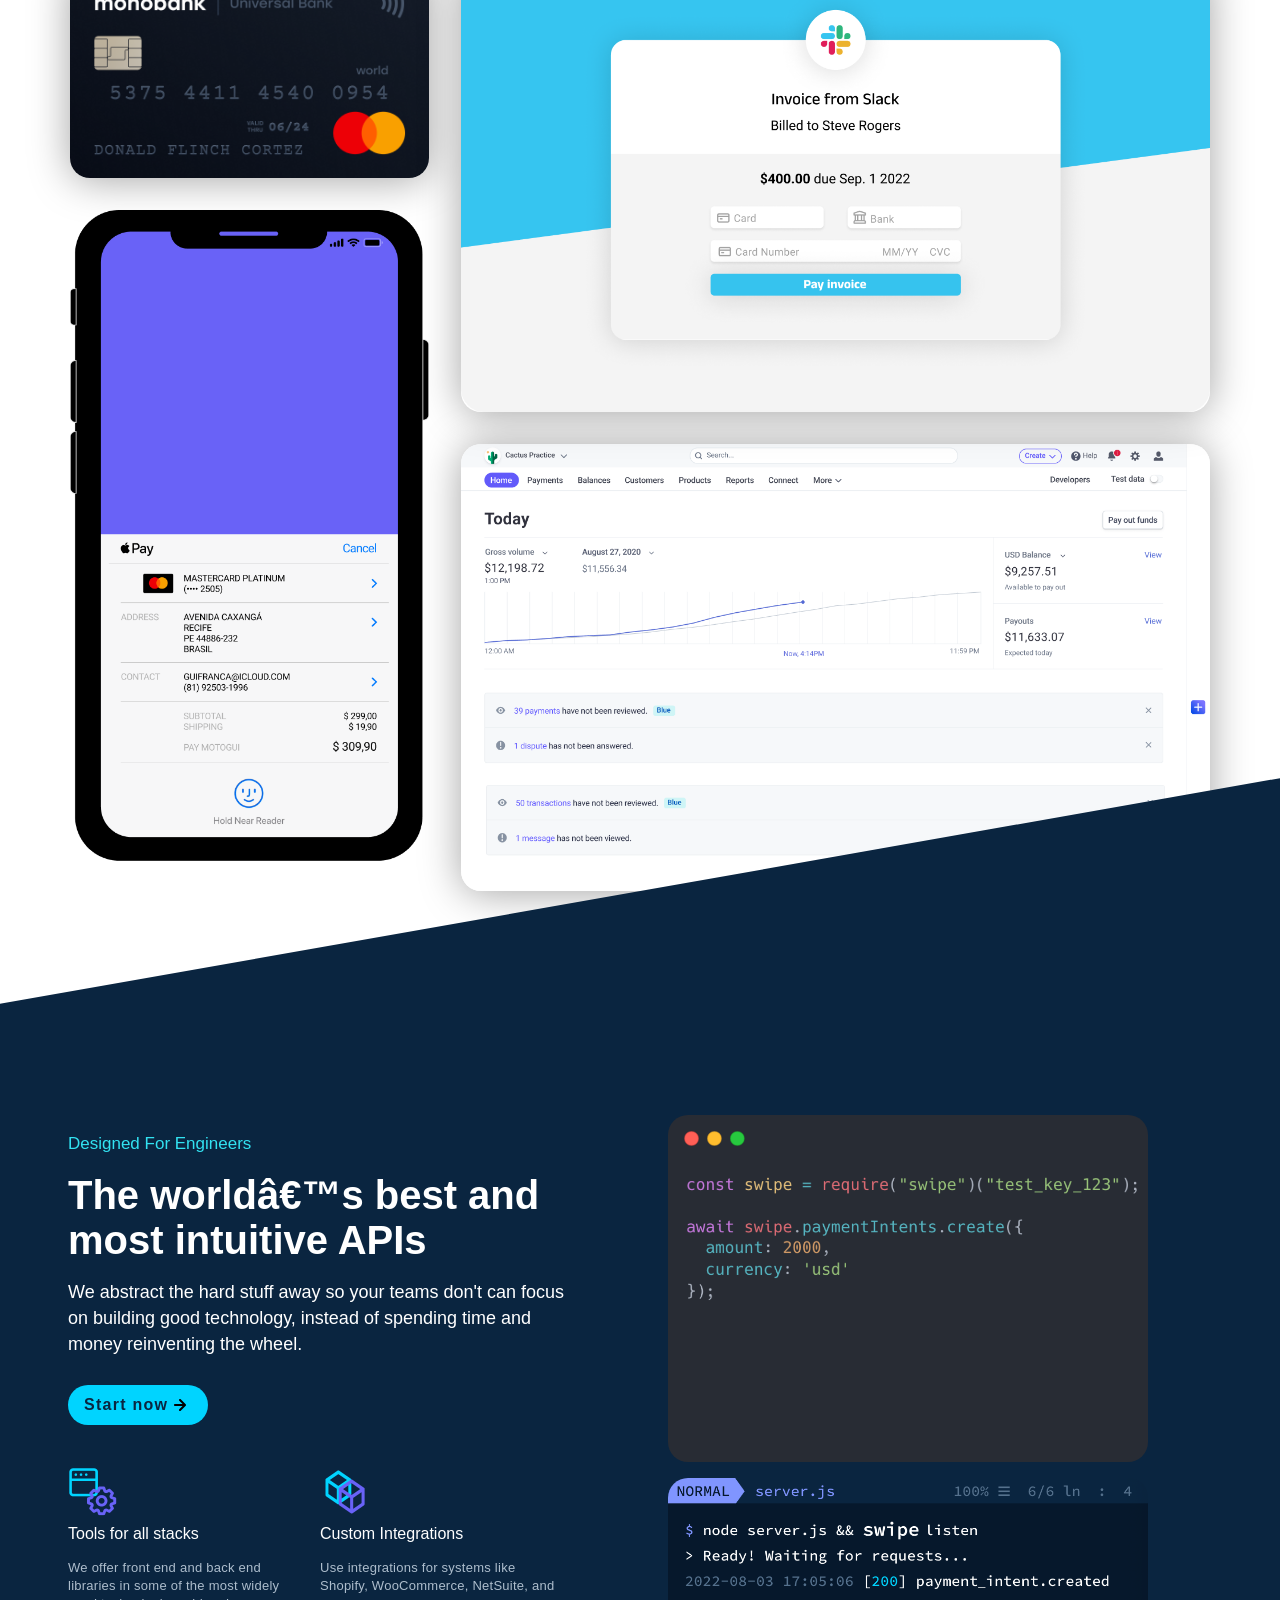
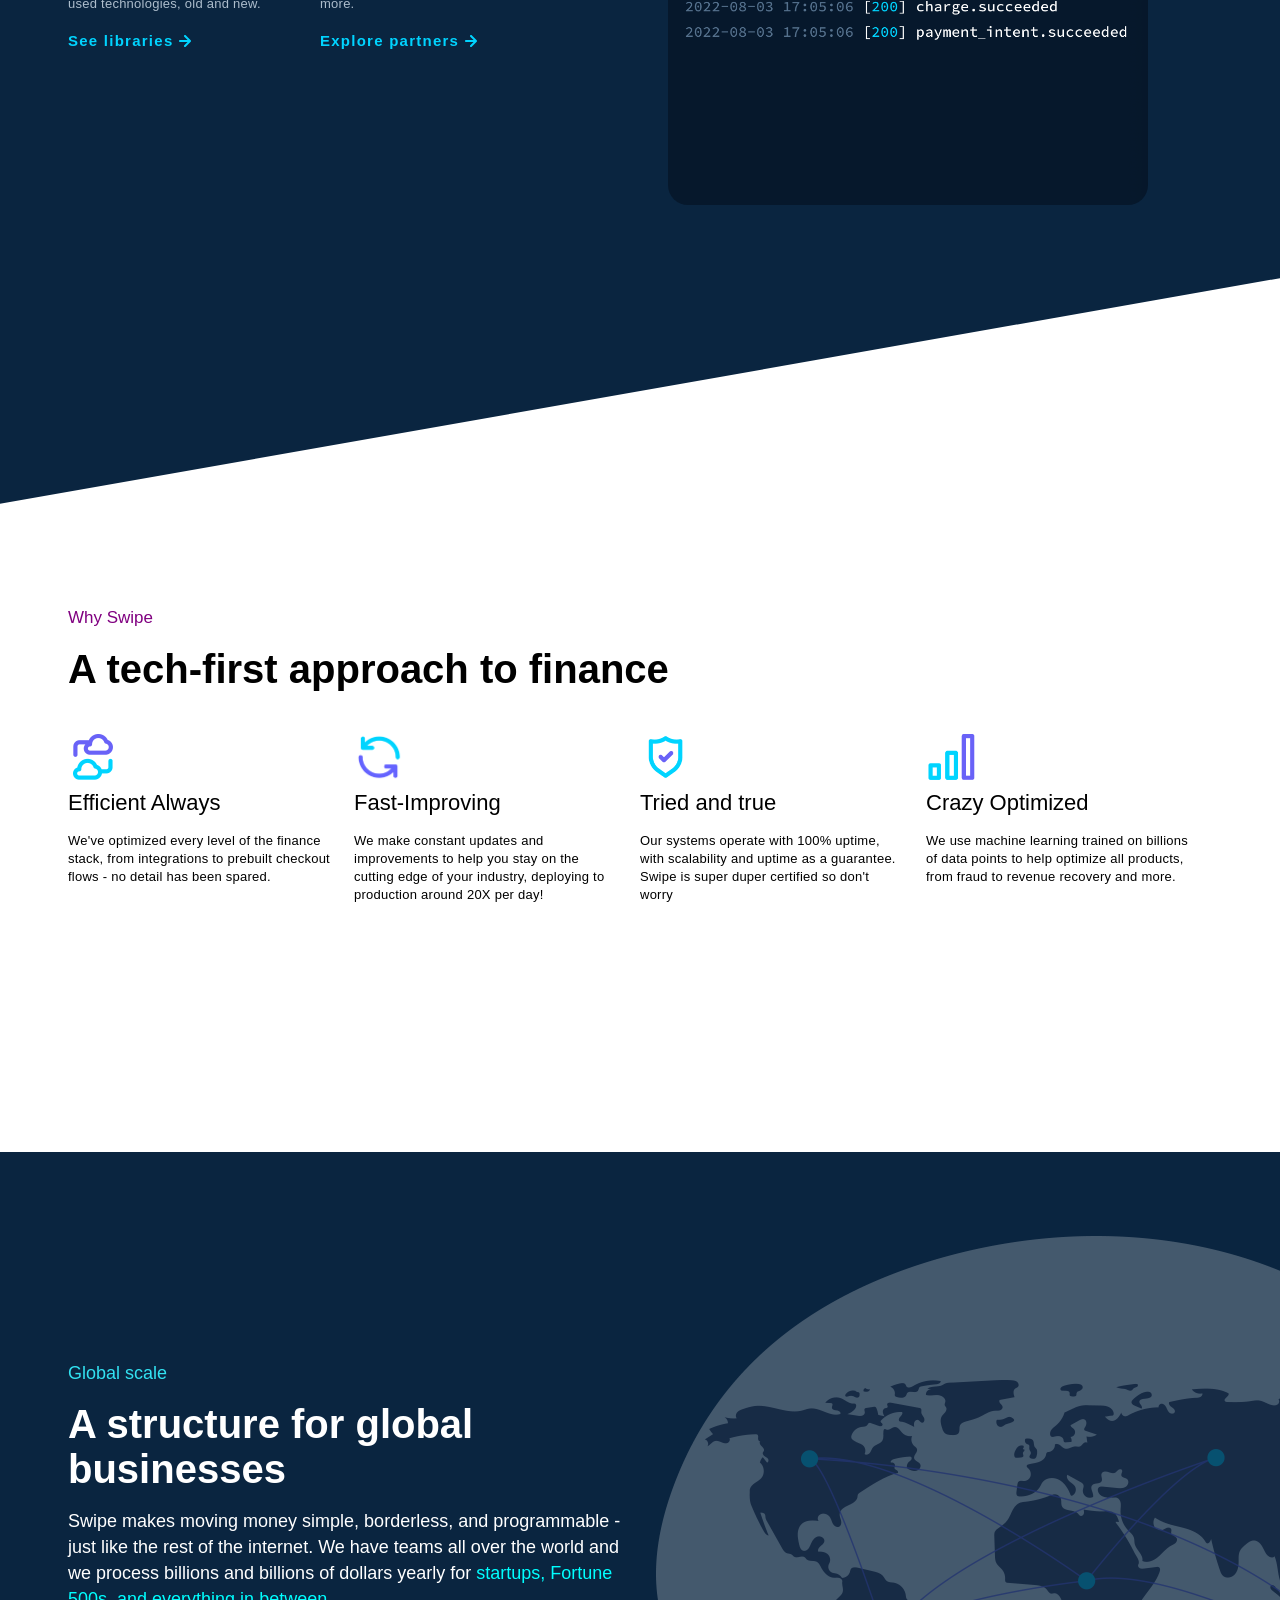
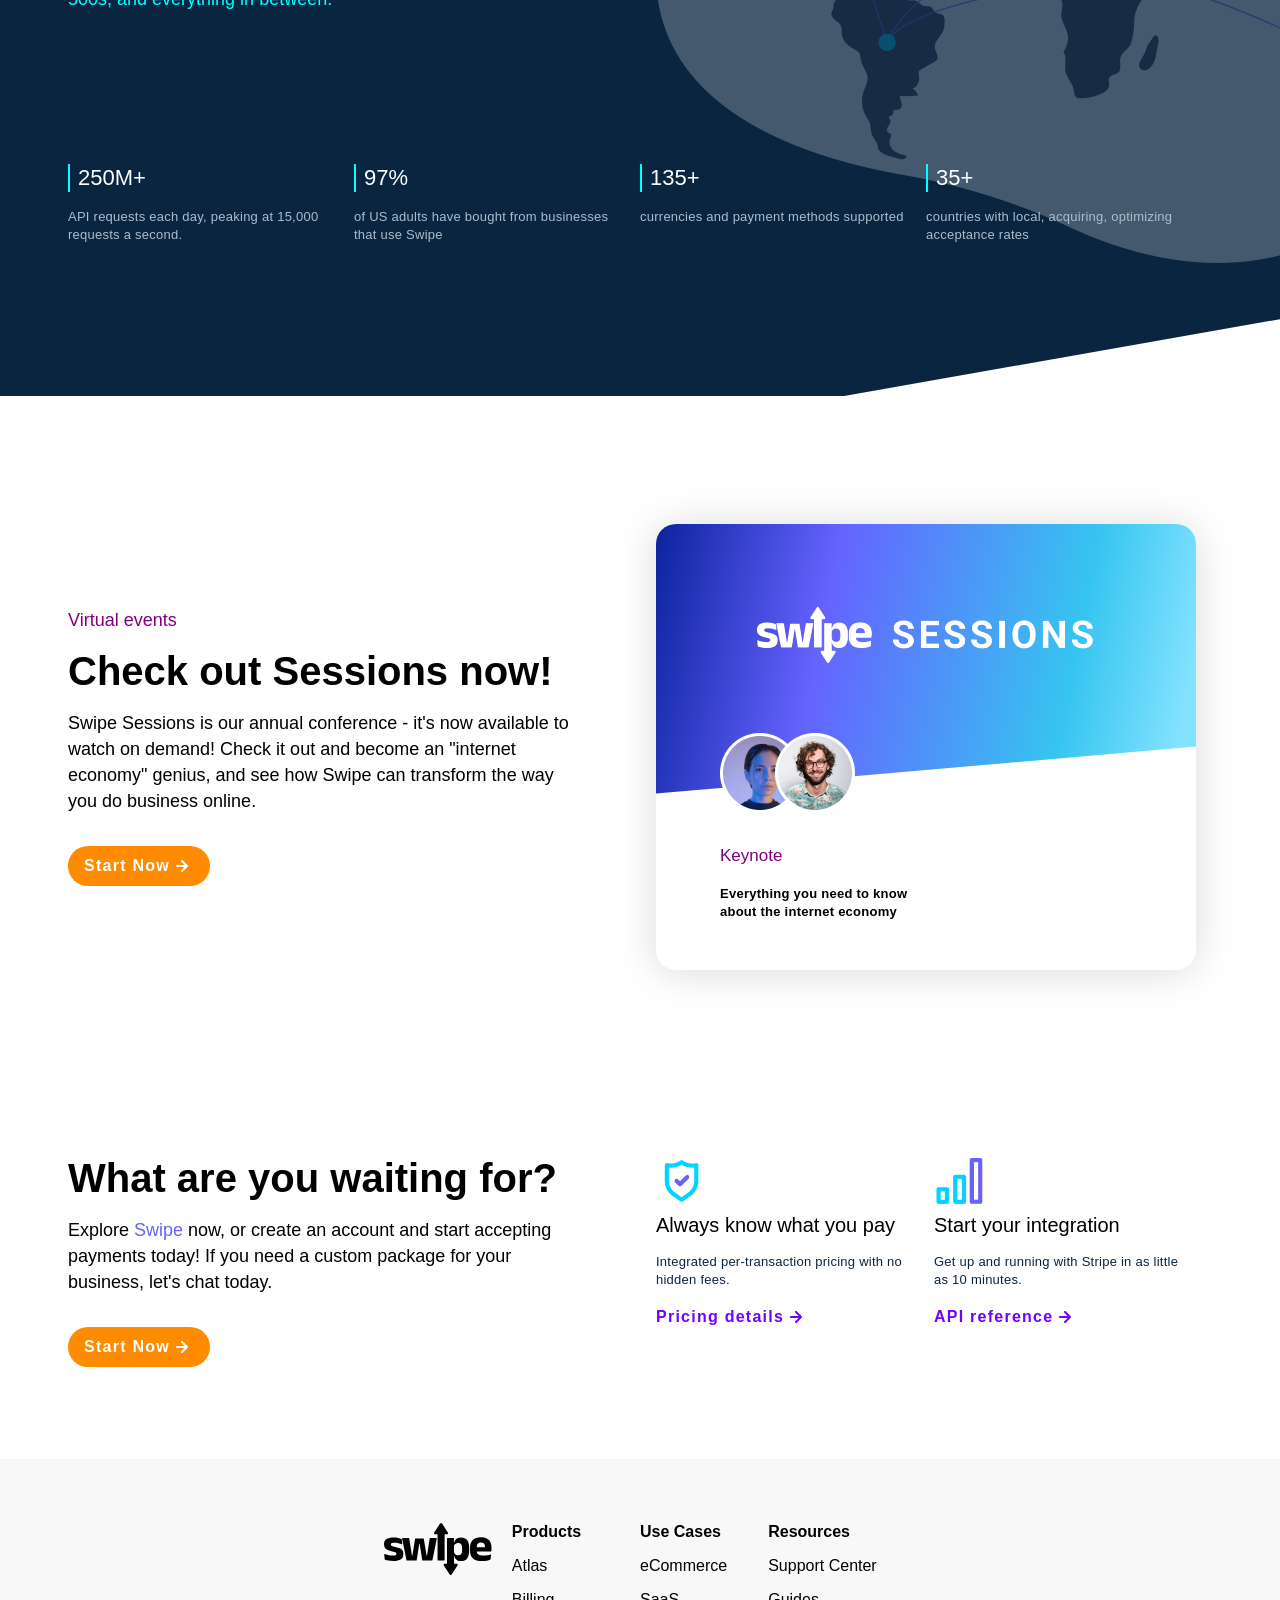
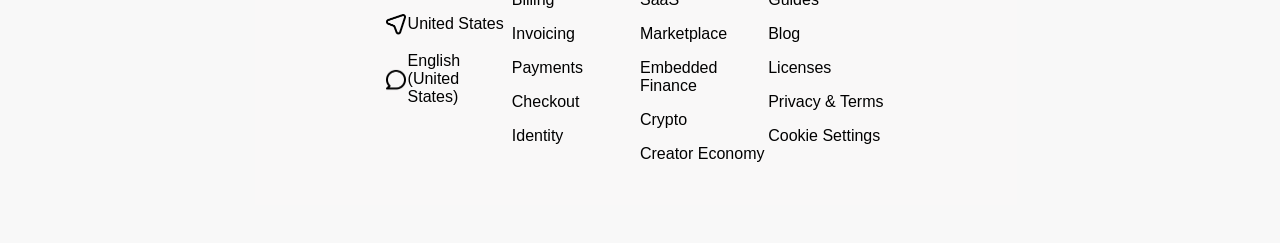
==== commit 45518f6f: "Enviando para revisar footer" ====
--- a/pagina-web.html
+++ b/pagina-web.html
@@ -3,14 +3,15 @@
 <head>
     <meta charset=" UTF-8">
 <meta name="viewport" content="width=device-width, initial-scale=1.0">
-<title>Swipe Mio</title>
-<link rel="stylesheet" href="Styles.css">
+<title>Swipe Nikao</title>
+<link rel="stylesheet" href="styles.css">
 </head>
 
 <body>
     <div class="fondo">
         <img  src="Imagenes/Rectangle 1.png" alt="fondo">
     </div>
+    <!-- Primera seccion -->
     <section>
         <nav class="navegation">
             <img class="logo"  src="Imagenes/logo-white.svg" alt="Logo Swipe">
@@ -73,6 +74,7 @@
                     </div>
                 </div>
             </main>
+            <!-- Segunda Seccion -->
             <section>
                 <div class="unified-platform">
                     <div class="container-unified">
@@ -110,10 +112,10 @@
                 <div class="graphics-section">
                     <div class="container-graphics">
                         <div class="grid-section">
-                            <img class="column"  id="credit-card" src="Imagenes/credit-card.png" alt="Targeta de Credito">
-                            <img class="column" id="slack-invoice" src="Imagenes/slack-invoice.png" alt="Factura de Slack">
-                            <img class="column" id="phone" src="Imagenes/phone.png" alt="Telefono">
-                            <img class="column" id="dash"  src="Imagenes/dash.png" alt="dash">
+                            <img id="credit-card" src="Imagenes/credit-card.png" alt="Targeta de Credito">
+                            <img id="slack-invoice" src="Imagenes/slack-invoice.png" alt="Factura de Slack">
+                            <img id="phone" src="Imagenes/phone.png" alt="Telefono">
+                            <img id="dash"  src="Imagenes/dash.png" alt="dash">
                         </div>
                     </div>
                 </div>
@@ -121,7 +123,7 @@
            
         </div>
     </section>
-    
+    <!-- Tercera Seccion -->
     <section>
         
         <div class="PseudoElements">
@@ -174,9 +176,8 @@
 
         </div>
     </section>
-
-     <!-- Cuarta seccion -->
-     <section>
+    <!-- Cuarta Seccion -->
+    <section>
         <div class="swipe-section">
             <div class="section-container">
                 <p class="unified-text">
@@ -220,6 +221,219 @@
             </div>
         </div>
     </section>
+
+    <!-- Quinta Seccion -->
+    <section>
+        <div class="global-section">
+            <div class="section-container">
+                <div class="two-text"> 
+                    <div class="text-left">
+                        <p class="Designed-text">
+                            Global scale
+                        </p>
+                        <h2>A structure for global businesses</h2>
+                        <p>Swipe makes moving money simple, borderless, and programmable - just like the rest of the
+                            internet. We have teams all over the world and we process billions and billions of dollars
+                            yearly for 
+                        <a href="#">startups, Fortune 500s, and everything in between.</a>
+                    </p>
+                    </div>
+                    <div class="text-right">
+                        <img src="Imagenes/global-graphic.png" alt="" id="globe">
+                    </div>
+                </div>
+                <div class="card-container">
+
+                    <div class="card">
+                        
+                        <h3>250M+</h3>
+                        <p class="card-text">
+                            API requests each day, peaking at 15,000 requests a second.
+                        </p>
+                    </div>
+                    <div class="card">
+                        <h3>97%</h3>
+                        <p class="card-text">
+                            of US adults have bought from businesses that use Swipe
+                        </p>
+                    </div>
+                    <div class="card">
+                        <h3>135+</h3>
+                        <p class="card-text">
+                            currencies and payment methods supported
+                        </p>
+                    </div>
+                    <div class="card">
+                        <h3>35+</h3>
+                        <p class="card-text">
+                            countries with local, acquiring, optimizing acceptance rates
+                        </p>
+                    </div>
+
+                </div>
+            </div>
+        </div>
+    </section>
+    <section>
+        <div class="virtual_section">
+            <div class="section-container two-text">
+                <div class="text-left">
+                    <p class="unified-text">
+                        Virtual events
+                    </p>
+                    <h2>Check out Sessions now!</h2>
+                    <p>Swipe Sessions is our annual conference - it's now available to watch on demand! Check it out and
+                    become an "internet economy" genius, and see how Swipe can transform the way you do business
+                    online.</p>
+                    <button class="start-button  flecha"> Start Now
+                        <img class="flecha" src="Imagenes/arrow-right-light.svg" alt="Iniciar ahora">
+                    </button>
+                </div>
+                <div class="text-right">
+                    <div class="swipe_sessions">
+                        <div class="card_top">
+                            <img src="Imagenes/swipe-sessions.png" alt="swipe sessions" id="sessions_logo">
+                            <div class="avatars"><img src="Imagenes/avatar1.png" alt="persona uno">
+                                <img src="Imagenes/avatar2.png" alt="persona dos">
+                            </div>
+                        </div>
+                        <div class="card_bottom">
+                            <div class="card_content">
+                                <p class="unified-text">Keynote</p>
+                                <p class="card-text">
+                                    Everything you need to know about the internet economy
+                                </p>
+                            </div>
+                        </div>
+                    </div>
+                </div>
+            </div>
+        </div>
+    </section>
+    <section>
+        <div class="waiting_section">
+            <div class="section-container two-text">
+                <div class="text-left">
+                    <h2>What are you waiting for?</h2>
+                    <p>
+                    Explore <a href="#">Swipe</a> now, or create an account and start accepting payments today! If
+                    you need a custom package for your business, let's chat today.  
+                    </p>
+                    <button class="start-button  flecha"> Start Now
+                        <img class="flecha" src="Imagenes/arrow-right-light.svg" alt="Iniciar ahora">
+                    </button>
+                </div>
+                <div class="text-right">
+                    <div class="card">
+                        <img src="Imagenes/shield-icon.png" alt="icono de escudo" class="icon">
+                        <h3>Always know what you pay</h3>
+                        <p class="card-text">
+                            Integrated per-transaction pricing with no hidden fees.
+                        </p>
+                        <button class="contact">Pricing details
+                            <img class="flecha" src="Imagenes/arrow-right-purple.svg" alt="Ponte en Contacto">
+                        </button>
+                    </div>
+                    <div class="card">
+                        <img src="Imagenes/bars-icon.png" alt="icono de barras" class="icon">
+                        <h3>Start your integration</h3>
+                        <p class="card-text">
+                            Get up and running with Stripe in as little as 10 minutes.
+                        </p>
+                        <button class="contact">API reference
+                            <img class="flecha" src="Imagenes/arrow-right-purple.svg" alt="Ponte en Contacto">
+                        </button>
+                    </div>
+                </div>
+            </div>
+        </div>
+    </section>
+
+    <footer>
+        <div class="section-container">
+            <div class="col">
+                <img src="Imagenes/logo-dark.svg" alt="logo Swipe" id="footer_logo">
+                <div class="icon_link">
+                    <img src="Imagenes/location-icon.png" alt="locacion">
+                    <a href="#">United States</a>
+                </div>
+                <div class="icon_link">
+                    <img src="Imagenes/comment-icon.png" alt="idioma">
+                    <a href="#">English (United States)</a>
+                </div>
+            </div>
+            <div class="col">
+                <h3>Products</h3>
+                <ul>
+                    <li>
+                        <a href="#">Atlas</a>
+                    </li>
+                    <li>
+                        <a href="#">Billing</a>
+                    </li>
+                    <li>
+                        <a href="#">Invoicing</a>
+                    </li>
+                    <li>
+                        <a href="#">Payments</a>
+                    </li>
+                    <li>
+                        <a href="#">Checkout</a>
+                    </li>
+                    <li>
+                        <a href="#">Identity</a>
+                    </li>
+                </ul>
+            </div>
+            <div class="col">
+                <h3>Use Cases</h3>
+                <ul>
+                    <li>
+                        <a href="#">eCommerce</a>
+                    </li>
+                    <li>
+                        <a href="#">SaaS</a>
+                    </li>
+                    <li>
+                        <a href="#">Marketplace</a>
+                    </li>
+                    <li>
+                        <a href="#">Embedded Finance</a>
+                    </li>
+                    <li>
+                        <a href="#">Crypto</a>
+                    </li>
+                    <li>
+                        <a href="#">Creator Economy</a>
+                    </li>
+                </ul>
+            </div>
+            <div class="col">
+                <h3>Resources</h3>
+                <ul>
+                    <li>
+                        <a href="#">Support Center</a>
+                    </li>
+                    <li>
+                        <a href="#">Guides</a>
+                    </li>
+                    <li>
+                        <a href="#">Blog</a>
+                    </li>
+                    <li>
+                        <a href="#">Licenses</a>
+                    </li>
+                    <li>
+                        <a href="#">Privacy & Terms</a>
+                    </li>
+                    <li>
+                        <a href="#">Cookie Settings</a>
+                    </li>
+                </ul>
+            </div>
+        </div>
+    </footer>
+
 </body>
 
 </html>
--- a/styles.css
+++ b/styles.css
@@ -0,0 +1,1083 @@
+@import url('https://fonts.googleapis.com/css2?family=Anek+Telugu:wght@600&family=Inconsolata:wght@600&family=Roboto&display=swap');
+
+* {
+  margin: 0;
+  padding: 0;
+  box-sizing: border-box;
+}
+
+
+body {
+  position: relative;
+  overflow-x:hidden;
+}
+
+@keyframes move {
+  from {
+    transform: translateX(-5px);
+  }
+  to {
+    transform: translateX(10px);
+  }
+}
+
+.fondo {
+  position: relative;
+  z-index: -1;
+}
+.fondo img {
+  position: absolute;
+  width: 100%;
+  height: 280px;
+}
+
+.navegation {
+  width: 100%;
+  display: flex;
+  justify-content: space-between;
+  align-items: center;
+  box-sizing: border-box;
+  padding: 0px 16px;
+  padding-right: 10px;
+  margin-bottom: 80px;
+  max-width: 1144px;
+}
+
+.menu {
+  display: none;
+}
+
+.hamburger {
+  width: 40px;
+  height: 26px;
+  background-color: white;
+  display: flex;
+  justify-content: center;
+  flex-direction: column;
+  align-items: center;
+  border: none;
+  border-radius: 20px;
+}
+
+.hamburger .bar {
+  width: 50%;
+  height: 4px;
+  background-color: #32e2f1;
+  margin: 1px;
+}
+.hamburger .bar-2 {
+  width: 60%;
+  height: 4px;
+  background-color: blue;
+  margin: 1px;
+}
+.hamburger .bar-3 {
+  width: 50%;
+  height: 4px;
+  background-color: #32e2f1;
+  margin: 1px;
+}
+
+.Sign {
+  display: none;
+}
+.body {
+  margin-left: 20px;
+
+}
+
+main {
+  width: 100%;
+}
+
+.two-columns {
+  width: 100%;
+  display: flex;
+  justify-content: center;
+}
+
+.hero {
+  width: 100%;
+  display: flex;
+  flex-direction: row;
+  justify-content: flex-start;
+  align-items: center;
+  box-sizing: border-box;
+}
+.two-columns p {
+  max-width: 480px;
+}
+
+.textos {
+  width: 100%;
+  height: auto;
+}
+.title {
+  font-family: "Anek Telugu", sans-serif;
+  font-weight: 600;
+  font-size: 50px;
+  margin: 0;
+  letter-spacing: -1px;
+  line-height: 60px;
+}
+
+p {
+  font-size: 18px;
+  line-height: 26px;
+  font-weight: 400;
+  font-family: "Arial", sans-serif;
+  margin: 16px 0;
+  
+}
+
+.buttons {
+  display: flex;
+  margin: 16px 0;
+  align-items: center;
+}
+
+.start-button {
+  font-family: 'Roboto', sans-serif;
+  font-size: 16px;
+  letter-spacing: 1.25px;
+  font-weight: bold;
+  border-radius: 20px;
+  border: none;
+  background-color: darkorange;
+  color: white;
+  padding: 8px 16px;
+  margin: 16px 0;
+}
+
+
+
+ .start-button:hover .flecha {
+    animation: move;
+    animation-duration: 2s;
+    animation-iteration-count: infinite;
+}
+.contact {
+  display: flex;
+  align-items: center;
+  font-family: "Roboto", sans-serif;
+  font-size: 16px;
+  letter-spacing: 1.25px;
+  font-weight: bold;
+  border: none;
+  border-radius: 20px;
+  background-color: transparent;
+  color: #7000ff;
+  /* padding: 12px 12px 12px 0; */
+}
+.contact:hover {
+  background-color:rgba(0, 139, 139, 0.049);
+}
+.contact:hover .flecha {
+    animation: move;
+    animation-duration: 2s;
+    animation-iteration-count: infinite;
+}
+
+.flecha {
+  display: flex;
+  justify-content: center;
+  align-items: center;
+}
+
+.phone {
+  display: none;
+}
+
+.partners {
+  width: 100%;
+}
+
+.container {
+  width: 100%;
+  max-width: 1144px;
+  padding: 0px;
+}
+
+.partners-grid {
+  display: grid;
+  grid-template-columns: 1fr 1fr;
+  margin: 60px 0 64px 0;
+  column-gap: 16px;
+  row-gap: 32px;
+  justify-items: start;
+}
+
+.partners-grid img {
+  width: 100%;
+  height: auto;
+}
+
+.unified-platform {
+  width: 100%;
+  display: flex;
+  justify-content: center;
+  background-color:#f7f9fc;;
+  padding: 64px 0;
+}
+
+.unified-text {
+  color: purple;
+  font-family: "Anek Telugu", sans-serif;
+  font-size: 17px;
+  line-height: 26px;
+  font-weight: 500;
+}
+
+h2 {
+  font-family: "Anek Telugu", sans-serif;
+  font-weight: 600;
+  font-size: 34px;
+  margin: 0;
+  width: 100%;
+}
+.unified-platform  h2 {
+  margin-bottom: 16px;
+}
+
+
+
+.text-left p {
+  font-size: 18px;
+  margin: 16px 0;
+}
+
+a {
+  text-decoration: none;
+  color: #6962f7;
+  font-weight: 500;
+}
+
+a:hover {
+  color: #332f82;
+}
+
+.graphics-section {
+  width: 100%;
+  display: flex;
+  justify-content: center;
+  
+}
+
+.grid-section {
+  display: grid;
+  grid-template-areas:
+  "card slack slack"
+  "phone slack slack"
+  "phone dash dash"
+  ;
+  grid-gap: 32px;
+  padding: 32px 0;
+  
+}
+
+#credit-card {
+grid-area: card;
+width: 100%;
+box-shadow: 0px 2px 40px 
+rgba(0, 0, 0, 0.361);
+border-radius:20px ;
+}
+img{
+  overflow-clip-margin: content-box;
+  overflow: clip;
+}
+#slack-invoice {
+  grid-area: slack;
+  width: 100%;
+  box-shadow: 0px 2px 40px
+  rgba(0, 0, 0, 0.361);
+  border-radius:20px ;
+}
+#phone {
+  grid-area: phone;
+  width: 100%;
+}
+
+#dash {
+  grid-area: dash;
+  width: 100%;
+  box-shadow: 0px 2px 40px
+  rgba(0, 0, 0, 0.361);
+  border-radius:20px ;
+  z-index: -1;
+}
+.container-unified {
+  width: 100%;
+  max-width: 1144px;
+}
+.container-graphics {
+  width: 100%;
+  max-width: 1144px;
+}
+
+.PseudoElements {
+  color: white;
+  width: 100%;
+  display: flex;
+  justify-content: center;
+  position: relative;
+  padding:calc(64px * 3) 0;
+  
+}
+.PseudoElements::before {
+  content: "";
+  width: 100%;
+  height: 1100px;
+  background-color: #0a2540;
+  position: absolute;
+  top: -32px;
+  left: 0;
+  z-index: -1;
+  transform: skewY(-10deg);
+}
+
+.section-container {
+  max-width: 1144px;
+}
+
+.twocolumn {
+  width: 100%;
+  display: flex;
+  justify-content: center;
+  align-items: flex-start;
+  flex-direction: row;
+  box-sizing: border-box;
+}
+
+.twocolumn .column-text {
+  width: 100%;
+  display: flex;
+  flex-direction: column;
+  align-items: start;
+  justify-content: center;
+  padding-right: 16px;
+  box-sizing: border-box;
+}
+
+.Designed-text {
+  color:#32e2f1;
+  font-family:"Anek Telugu", sans-serif;
+  font-weight: 500;
+  font-size: 17px;
+  line-height: 26px;
+}
+
+.column-text .start-button {
+  margin: 12px 0;
+  font-weight:900;
+  border-radius: 20px;
+  background-color:#00d4ff;
+  color: #0a2540;
+}
+
+.PseudoElements .container-cards {
+display: flex;
+flex-direction: column;
+margin: 22px 0;
+
+}
+
+.card {
+  display: flex;
+  flex-direction: column;
+  justify-content: flex-start;
+  align-items: flex-start;
+  padding: 8px 16px 8px 0;
+}
+
+
+.PseudoElements .container-cards .card {
+  width: 100%;
+}
+
+.card .icon {
+  height: 50px;
+  margin-bottom: 8px;
+}
+
+.card  .flecha {
+  height: 24px;
+}
+
+ .card h3 {
+  font-family:"Anek Telugu", sans-serif;
+  font-weight: 500;
+  font-size: 16px;
+  width: 100% ;
+  
+}
+
+.card-text {
+  color: #adbdcc;
+  font-size: 13px;
+  line-height: 18px;
+  letter-spacing: 0.25px;
+}
+
+.PseudoElements .contact {
+  color: #00d4ff;
+  
+  font-size: 15px;
+
+}
+
+.column-graphics {
+  display: none;
+}
+.start-button:hover {
+  background-color:darkcyan;
+}
+
+.column-text .start-button:hover {
+  background-color:white;
+}
+
+/* 4ta seccion */
+
+.swipe-section {
+  width: 100%;
+  display: flex;
+  justify-content: center;
+  padding: calc(64px *3) 0;
+}
+
+.card-container {
+  display: flex;
+  margin: 32px 0;
+}
+
+.swipe-section .card-text {
+  color: black;
+}
+
+/* 5ta Seccion */
+
+.global-section {
+  width: 100%;
+  display: flex;
+  justify-content: center;
+  color: white;
+  position: relative;
+  padding-top:calc(64px *3);
+  overflow: hidden;
+}
+.global-section::before {
+content: "" ;
+width: 100%;
+height: 1000px;
+background-color: #0a2540;
+position: absolute;
+top: -32px;
+left: 0;
+transform: skewY(-10deg);
+z-index: -1;
+
+}
+
+
+
+#globe {
+  max-width: 844px;
+  opacity: 25%;
+  position: absolute;
+  top: 10%;
+  z-index: -1;
+}
+
+.global-section .card-container {
+  display: flex;
+  margin: calc(64px * 2) 0;
+}
+
+.global-section .card-container .card {
+  width: 25%;
+  box-sizing: border-box;
+  padding-right: 8px;
+}
+
+.global-section .card-container .card h3 {
+border-left:  2px solid  aqua;
+padding-left: 8px;
+line-height: 28px;
+}
+.global-section a {
+  color: aqua;
+}
+.two-text {
+  width: 100%;
+  display: flex;
+  flex-direction: row;
+  justify-content: center;
+  align-items: flex-start;
+  box-sizing: border-box;
+}
+.two-text .text-left {
+  width: 50%;
+  padding-right: 16px;
+  display: flex;
+  flex-direction: column;
+  align-items: start;
+  justify-content: center;
+  box-sizing: border-box;
+}
+.two-text .text-right {
+  width: 50%;
+  padding-left: 16px;
+  display: flex;
+  flex-direction: column;
+  align-items: start;
+  justify-content: center;
+  box-sizing: border-box;
+}
+/* Sexta seccion */
+
+.virtual_section {
+  display: flex;
+  justify-content: center;
+  padding: calc(64px * 2) 0;
+  position: relative;
+}
+
+.virtual_section::before {
+  content: "";
+  background-color:white;
+  width: 100%;
+  height: 100%;
+  position: absolute;
+  top: 0;
+  z-index: -1;
+}
+
+
+.virtual_section .text-left {
+ 
+  padding-right:64px ;
+}
+
+.swipe_sessions {
+  width: 540px;
+  height: 446px;
+  box-shadow: 0px 2px 40px rgba(0, 0, 0, 0.15);
+  border-radius: 20px;
+  overflow: hidden;
+}
+
+.swipe_sessions .card_top {
+  width: 100%;
+  height: 50%;
+  display: flex;
+  justify-content: center;
+  align-items: center;
+  position: relative;
+}
+.swipe_sessions .card_top::before {
+  content: "";
+  background: linear-gradient( 101.33deg, #08209a 0.76%, #6563ff 33.33%, #36c5f0 76.92%, #83e2ff 96.96% );
+  width: 100%;
+  height: 150%;
+  position: absolute;
+  top: -40%;
+  transform: skewY(-5deg);
+  z-index: 1;
+}
+
+#sessions_logo {
+  z-index: 2;
+  width: 338px;
+}
+
+.virtual_section .avatars {
+  position: absolute;
+  bottom: -70px;
+  left: 64px;
+  z-index: 3;
+}
+
+.virtual_section .avatars img {
+  width: 80px;
+}
+.virtual_section .avatars img:nth-of-type(2) {
+  position: absolute;
+  left: 55px;
+}
+
+.virtual_section .card_bottom {
+  width: 100%;
+  height: 50%;
+  box-sizing: border-box;
+  padding: 64px;
+}
+.virtual_section .card_bottom .unified-text {
+  margin-top:32px;
+}
+
+.virtual_section .card_bottom .card-text {
+  color: black;
+  font-weight: 700;
+  width: 50%;
+}
+
+.waiting_section {
+  display: flex;
+  justify-content: center;
+  padding: 58px 0;
+}
+
+.waiting_section .text-left {
+  padding: 0 64px 0 0;
+}
+
+.waiting_section .text-right {
+  flex-direction: row;
+}
+
+.waiting_section .text-right .card {
+  width: 50%;
+  box-sizing: border-box;
+  padding: 0 8px 0 0;
+  margin: 0 16px 0 0;
+}
+
+.waiting_section .start-button {
+  margin-bottom: 34px;
+}
+
+.waiting_section h3 {
+  font-size: 20px;
+}
+.waiting_section .card-text {
+  color: #0a2540;
+}
+
+
+/* footer */
+
+footer {
+  font-family:"Anek Telugu", sans-serif;
+  display: flex;
+  justify-content: center;
+  background-color: rgba(220, 218, 218, 0.187);
+  padding: 64px 0;
+}
+footer .section-container {
+  display: flex;
+}
+
+footer .col {
+  width: 25%;
+  
+}
+
+#footer_logo {
+  max-width: 108px;
+  margin: 0 0 16px 0;
+}
+
+footer .icon_link {
+  display: flex;
+  align-items: center;
+  margin: 16px 0;
+}
+footer .icon_link img {
+  width: 24px;
+}
+
+footer .col a {
+  color: black;
+  font-weight: normal;
+}
+
+footer h3 {
+  font-size: 16px;
+  font-weight: 700;
+}
+footer .col ul {
+  list-style-type: none;
+  padding: 0;
+}
+footer .col ul li {
+  margin: 16px 0;
+}
+  footer .section-container {
+    flex-wrap: wrap;
+  }
+@media (min-width: 550px) {
+  .title {
+    font-size: 30px;
+    padding: 0;
+  }
+
+  .partners-grid {
+    display: grid;
+    grid-template-columns: 1fr 1fr 1fr 1fr;
+    grid-template-rows: 1fr 1fr;
+    margin: 80px 0 64px 0;
+    column-gap: 16px;
+    row-gap: 32px;
+    justify-items: start;
+  }
+
+  .phone {
+    display: flex;
+    height: 550px;
+    box-sizing: border-box;
+  }
+}
+
+@media only screen and (min-width: 768px) {
+  .title {
+    line-height: 76px;
+    font-size: 70px;
+  }
+  
+  .partners-grid {
+    margin-top: 50px;
+  }
+
+  .navegation {
+   
+    
+    padding: 16px 30px;
+  
+    margin-bottom: 65px;
+  }
+
+  .menu {
+    display: flex;
+    list-style: none;
+    justify-content: center;
+    align-items: center;
+  }
+  .menu a:hover {
+    text-decoration: underline;
+  }
+  .menu a {
+    font-family: "Roboto", sans-serif;
+    color: white;
+    margin: 16px;
+    font-weight: bold;
+    text-decoration: none;
+    
+  }
+
+  .Sign {
+    display: flex;
+    font-family: "Roboto", sans-serif;
+    font-size: 16px;
+    letter-spacing: 1.25px;
+    font-weight: bold;
+    border-radius: 20px;
+    border: none;
+    background-color: rgba(255, 255, 255, 0.279);
+    color: white;
+    padding: 8px 16px;
+    transition: all 0.15s ease;
+  }
+
+  .Sign:hover {
+    background-color: rgba(255, 255, 255, 0.476);
+  }
+
+  .fondo img {
+    height: 456px;
+  }
+
+  .hamburger {
+    display: none;
+  }
+  .unified-platform  h2 {
+   width: 50%;
+  }
+
+    h2 {
+      font-size: 40px;
+    }
+
+
+
+
+
+    .twocolumn .column-graphics {
+      width: 50%;
+      display: flex;
+      flex-direction: column;
+      align-items: start;
+      justify-content: center;
+      padding-left: 16px;
+      box-sizing: border-box;
+    }
+
+    .PseudoElements .container-cards {
+      flex-direction: row;
+    }
+
+    #codigo-mac {
+      max-width: 480px;
+      margin-bottom: 16px;
+      border-radius: 20px;
+      
+    }
+    #terminal-code {
+      max-width: 480px;
+      border-radius: 20px;
+      
+    }
+
+    /* 4ta seccion */
+
+    .swipe-section .card h3 {
+      font-size: 22px;
+    }
+    .swipe-section .card-container .card {
+      width: 25%;
+      padding-right:8px;
+      margin-right: 16px;
+      box-sizing: border-box;
+    }
+
+    /* 5ta seccion  */
+
+    .global-section .card h3 {
+      font-size: 22px;  
+    }
+    
+    .virtual_section .text-left {
+      height: 446px;
+    }
+}
+
+@media screen and (min-width: 1024px) {
+
+
+  .title {
+    font-size: 94px;
+    padding-right: 200px;
+    line-height: 106px;
+  }
+  .phone {
+    height: 600px;
+    margin-left: 60px;
+
+  }
+  .body {
+    margin: 0 70px;
+  }
+
+  .navegation {
+    padding-right: 0px;
+    padding-left: 80px;  
+  }
+  .partners-grid img {
+    width: 78%;
+    place-self: center;
+  }
+  .fondo img {
+    position: absolute;
+    width: 100%;
+    height: 460px;
+  }  
+
+    /* 5ta seccion  */
+
+  .global-section::before {
+    top: -120px;
+  }
+
+}
+
+
+@media (min-width:1025px) and (max-width: 1440px) {
+  .twocolumn .column-graphics {
+    margin-left: 64px;
+    margin-right: 64px;
+  }
+}
+
+@media only screen and (max-width:850px ){
+  .PseudoElements .column-graphics {
+    width: 40%;
+  }
+}
+
+@media (min-width: 550px) and (max-width: 1144px){
+.hero .left {
+    width: 55%;
+}
+.hero .right {
+  width: 25;
+}
+
+}
+
+@media only screen and (max-width: 1144px) {
+  .container-unified {
+    padding: 0 16px;
+  }
+  .container-graphics {
+    padding: 0 16px;
+  }
+
+  .section-container {
+    padding: 0 16px;
+    overflow-x:hidden;
+  }
+
+    .virtual_section .section-container {
+      padding: 0;
+      padding-left: 14px;
+      padding-right: 14px;
+    }
+  .text-right  {
+    
+    overflow: hidden;
+  }
+}
+
+@media only  screen and (max-width: 768px) {
+  /* 4ta seccion */
+ .swipe-section .card-container  {
+  flex-wrap: wrap;
+ }
+
+ .global-section .card-container {
+  flex-wrap: wrap;
+  margin: 64px 0;
+ }
+ .global-section .card-container .card {
+  width: 50%;
+  margin: 16px 0;
+ }
+
+ .waiting_section .two-text {
+  align-items: center;
+ }
+
+ .waiting_section .text-right {
+  flex-wrap: wrap;
+}
+ .waiting_section .text-right .card {
+  width: 100%;
+  margin: 16px 0;
+ }
+}
+  
+
+@media only  screen and (max-width: 550px) {
+  .unified-platform {
+    padding: 16px 0;
+  }
+
+  .PseudoElements {
+    padding: 32px 0;
+  }
+  .PseudoElements::before {
+    height: 920px;
+  }
+
+  /* 4ta seccion */
+
+  .swipe-section {
+    padding: 64px 0 16px 0;
+  }
+
+  .swipe-section .card-container .card .icon {
+    height: 35px;
+  }
+  /* 5ta seccion */
+
+  .global-section {
+    padding: 64px 0 0 0;}
+
+    .global-section .card-container {
+      margin: 16px 0;
+    }
+
+    .global-section .two-text .text-left {
+      width: 100%;
+    }
+
+    .global-section .two-text .text-right {
+      width: 100%;
+      padding: 0;
+    }
+
+    #globe {
+      opacity: 10%;
+    }
+
+    .global-section .card-container {
+      margin: 16px 0;
+    }
+
+    .global-section .card-container .card {
+      width: 100%;
+      margin: 8px 0;
+    }
+
+    .virtual_section {
+      padding: 0;
+    }
+
+    .two-text {
+      flex-direction: column;
+    }
+
+    .two-text .text-left {
+      width: 100%;
+    }
+
+    .two-text .text-right {
+      width: 100%;
+      padding: 0;
+      margin-top: -35px;
+  }
+
+  .virtual_section .swipe_sessions {
+    margin: 32px 0;
+    width: 100%;
+  }
+
+  .virtual_section .swipe_sessions .card_top {
+    height: 40%;
+  }
+
+  #sessions_logo {
+    width: 300px;
+  }
+
+  .virtual_section .card_bottom .card-text {
+    width: 100%;
+  }
+  
+  .waiting_section {
+    padding: 16px 0;
+  }
+  
+  footer .section-container {
+    flex-wrap: wrap;
+  }
+  footer .col {
+    width: 50%;
+    margin: 16px 0;
+  }
+
+  #footer_logo {
+    width: 70px;
+  }
+  footer .icon_link img {
+    width: 18px;
+  }
+
+  footer .col a {
+    font-size: 12px;
+  }
+}
+
+
+
+
